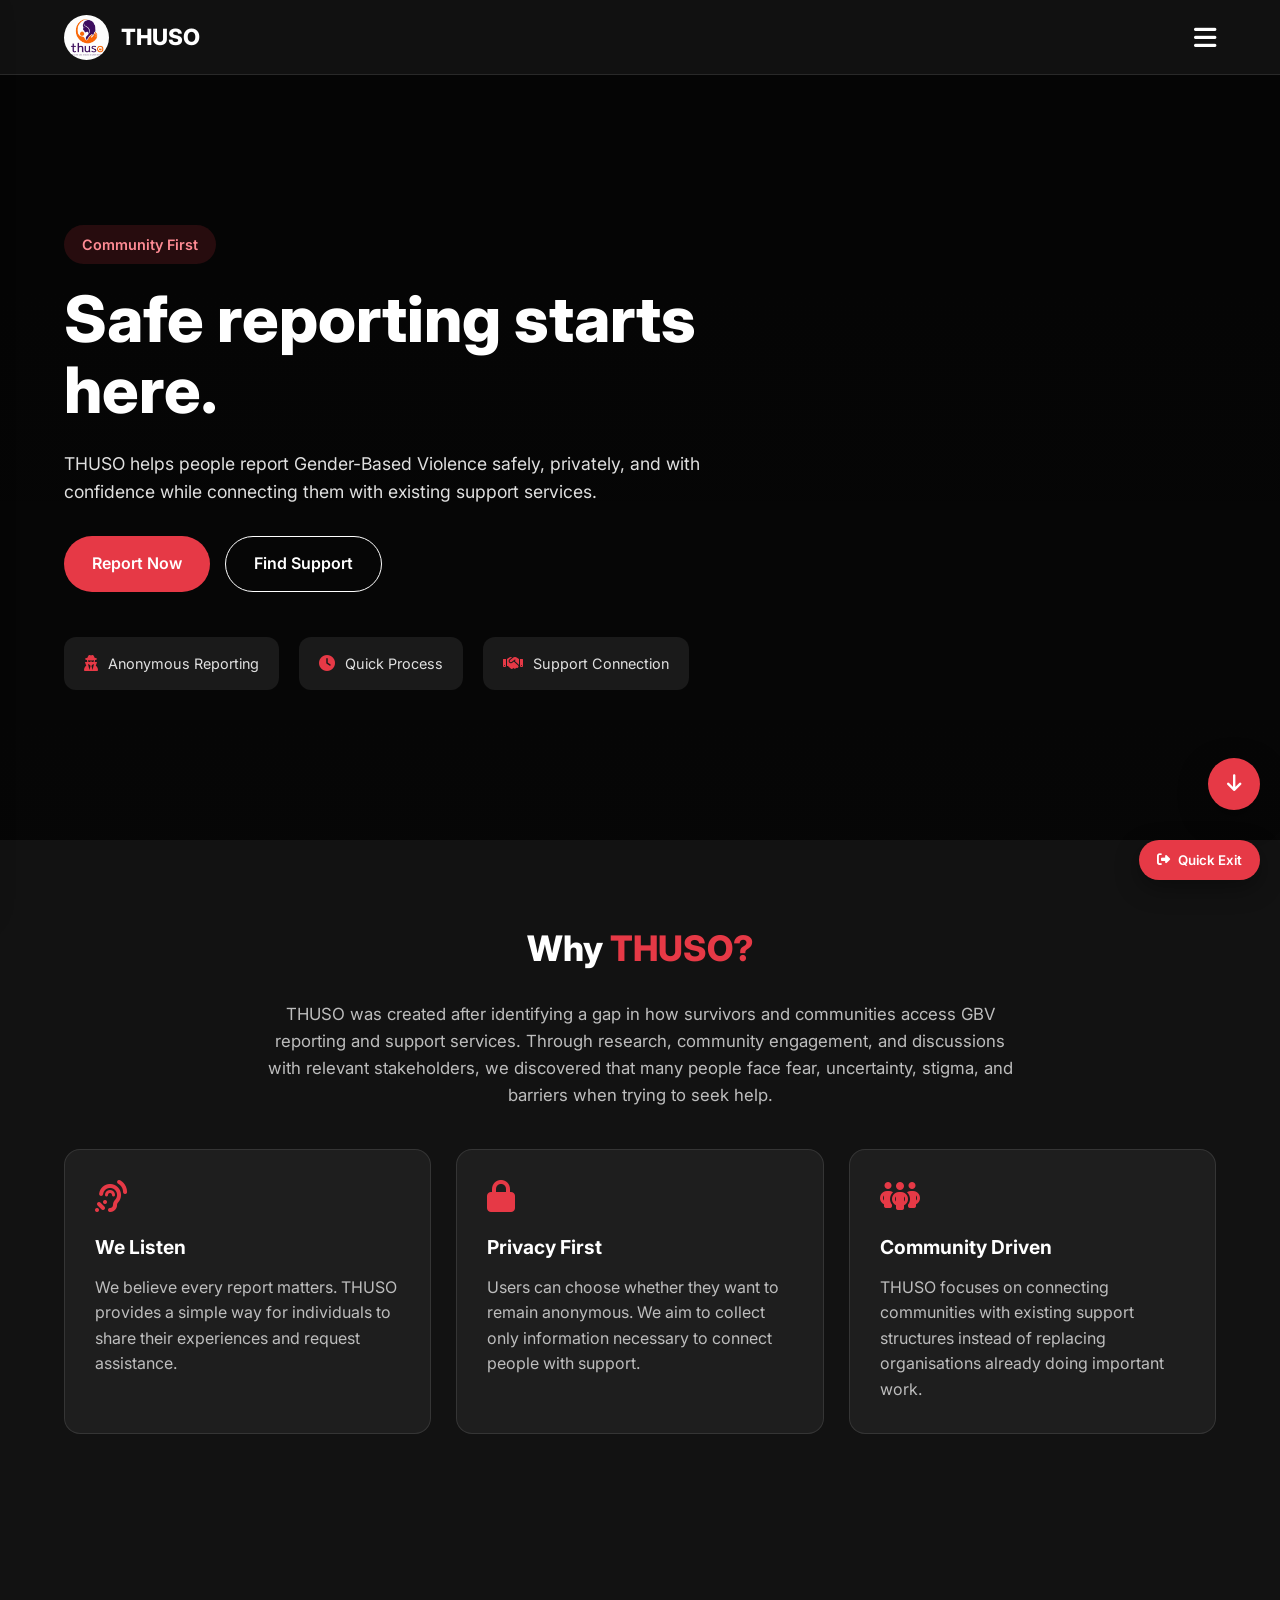
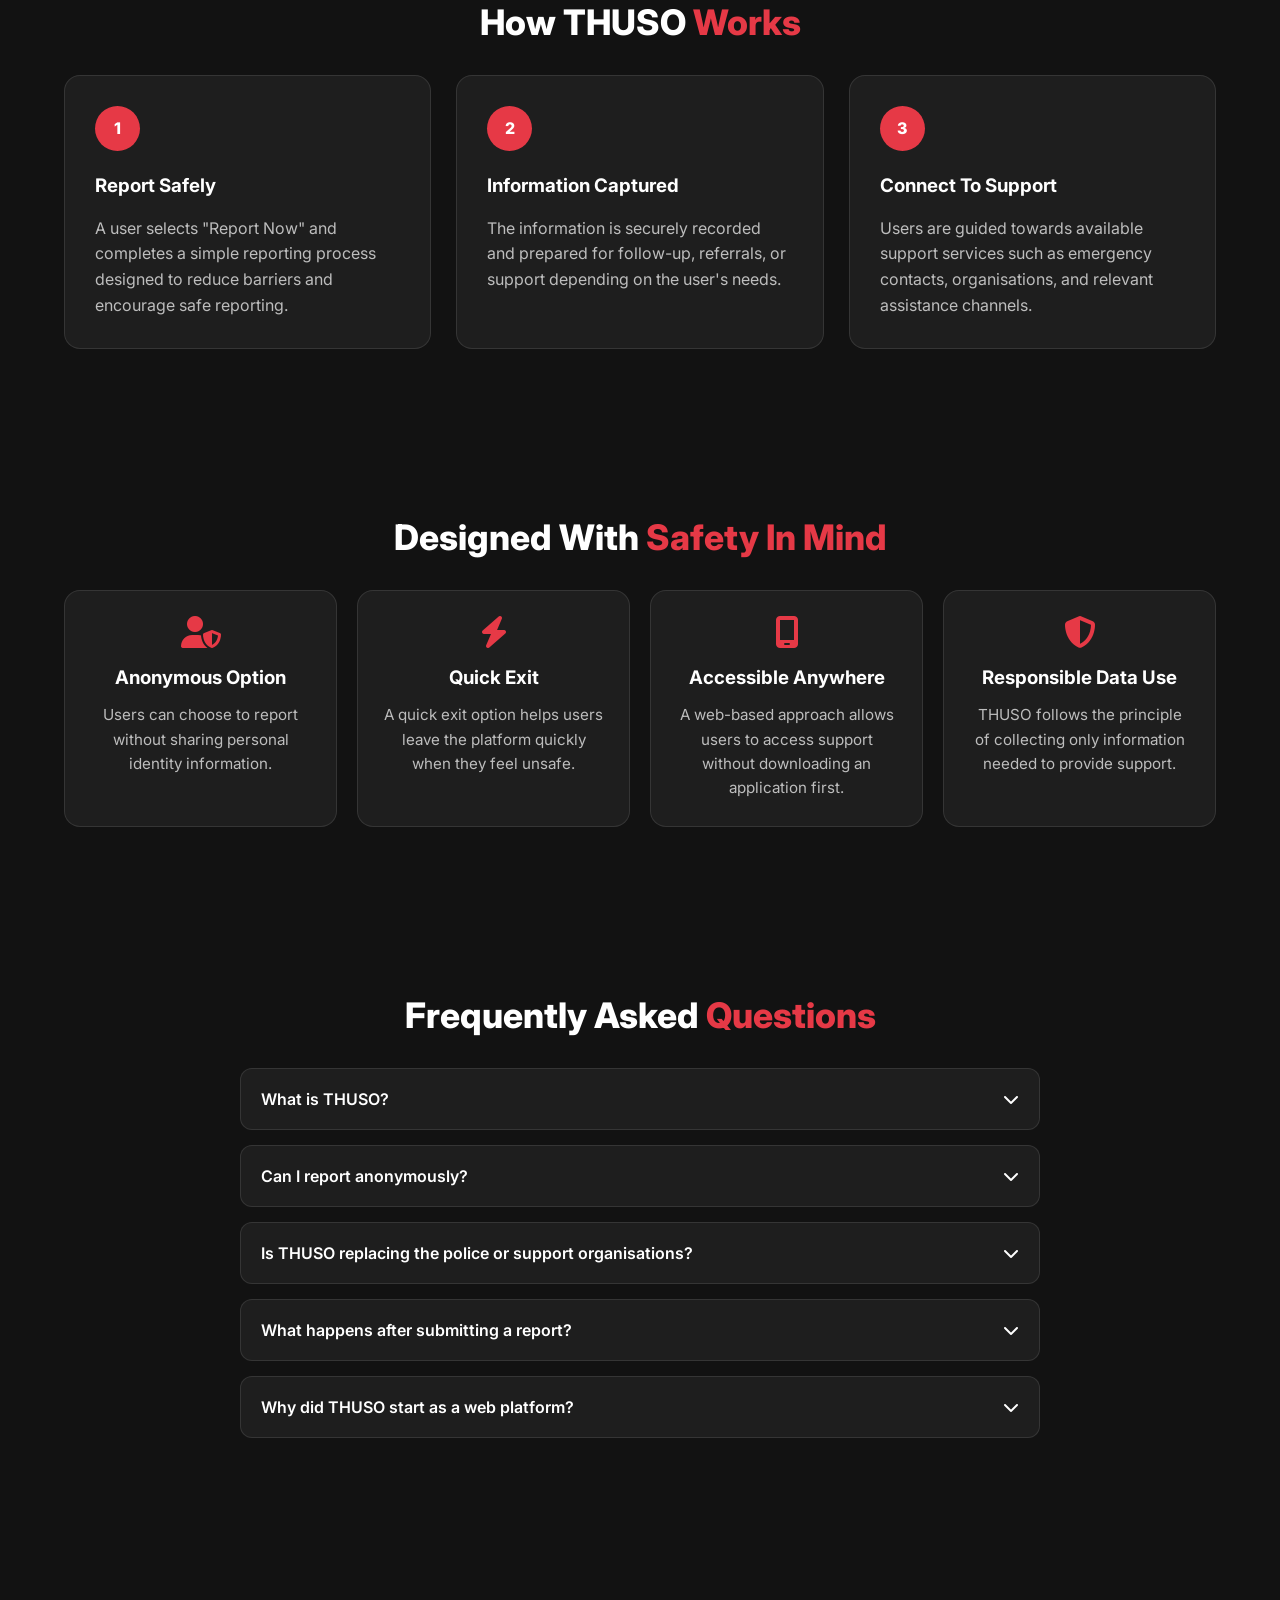
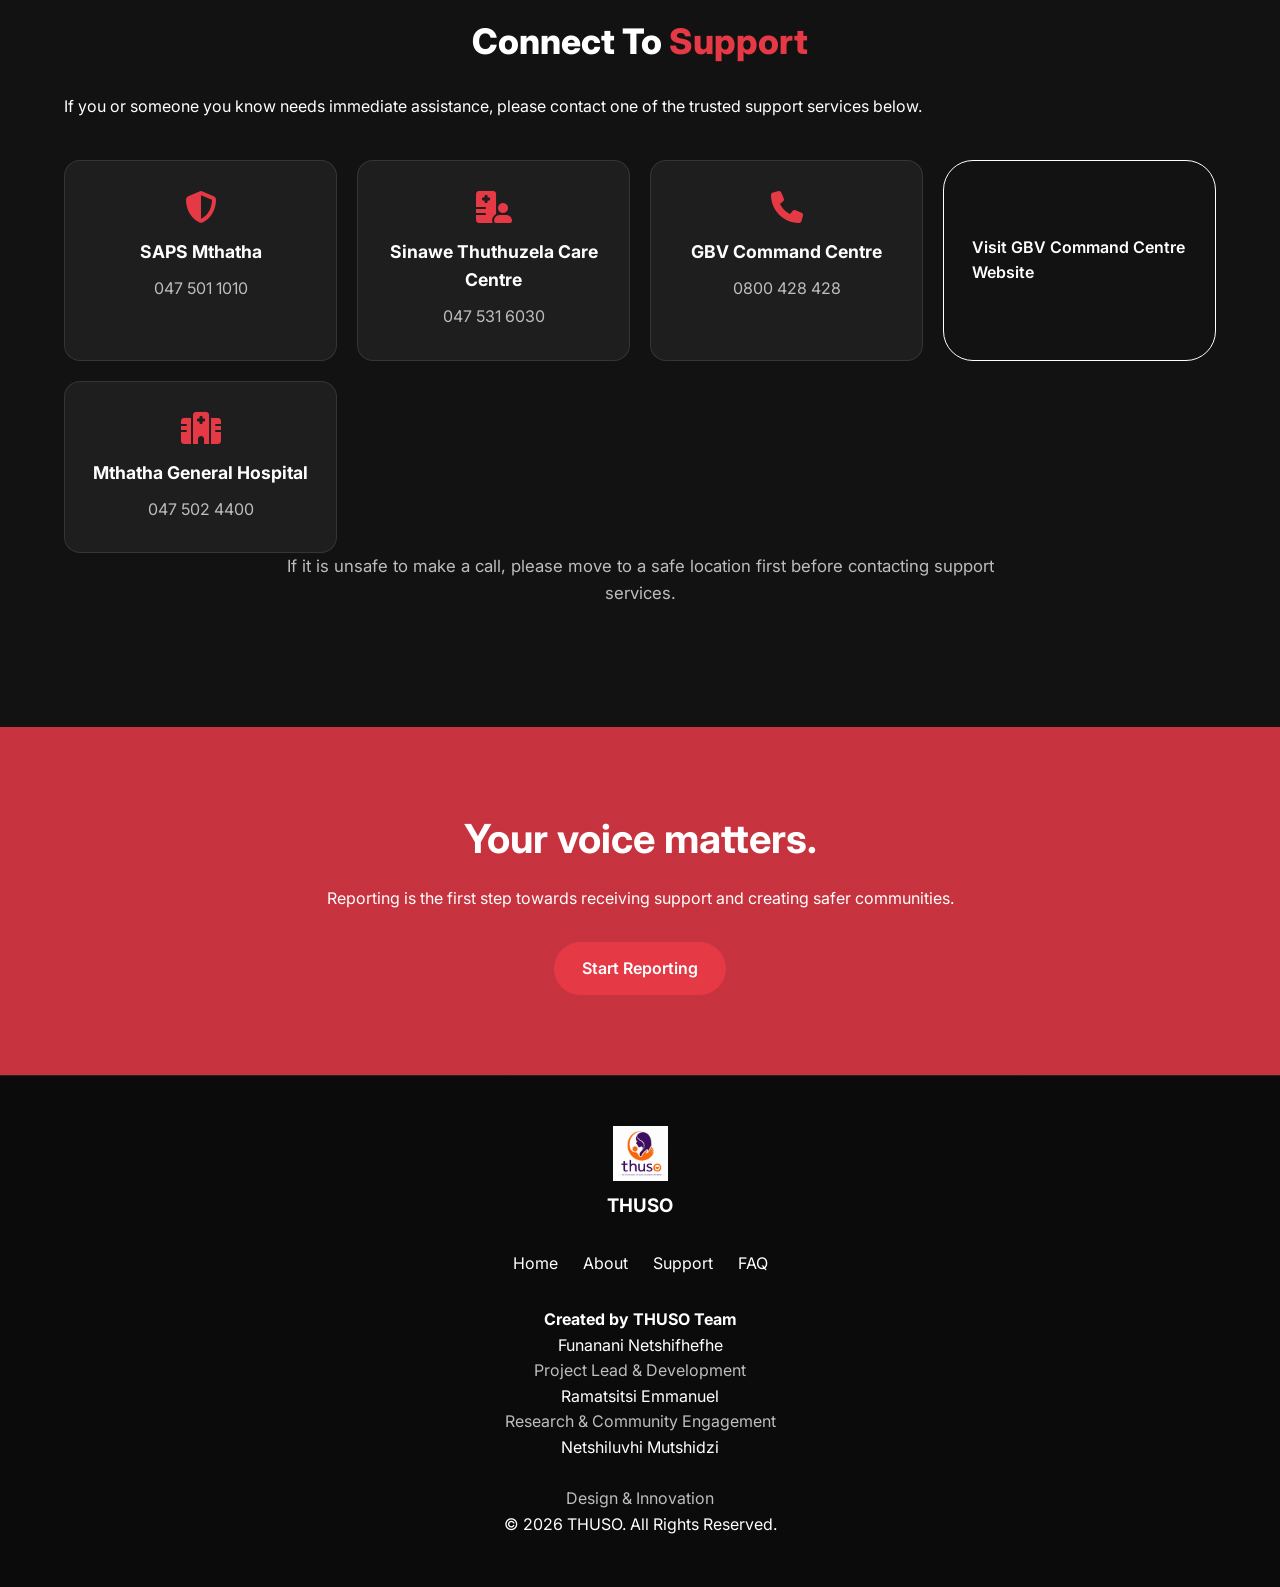
==== index.html @ 4c515383 "improving seo for our site to rank higher and to show up in searches google must know the content in" ====
<!DOCTYPE html>
<html lang="en">

<head>
    
<!-- OPTIMIZING SEARCH ENGINE SO THAT THUSO GETS INDEXED FASTER AND RANK HIGH ON SERCHREULSTS-->
<meta charset="UTF-8">   
<meta name="viewport" content="width=device-width, initial-scale=1.0">
<meta name="description" content="THUSO is a safe digital platform that helps people report Gender-Based Violence and connect with existing support services.">
<meta name="keywords" content="THUSO, GBV reporting, GBV support, anonymous reporting, gender based violence, support platform, Mthatha, Eastern Cape">
<meta name="robots" content="index, follow">
<meta name="author" content="Funanani Netshifhefhe">
<meta name="theme-color" content="#121212">
    
<!--meta tags from tikok to make a site look good on social apps.fb whatsapp x -->
<meta property="og:title" content="THUSO | Safe GBV Reporting & Support Platform">
<meta property="og:description" content="Report GBV safely in minutes and connect with trusted support services.">
<meta property="og:type" content="website">
<meta property="og:url" content="https://thuso.org.za">
<meta property="og:image" content="https://thuso.org.za/images/thusoLogDark.jpg">
<meta property="og:site_name" content="THUSO">
    

<title>THUSO | Safe Reporting & Support</title>

    <!--favicon to display in the browser-->
<link rel="icon" href="images/thusoLogLight.jpg" type="image/x-icon">

    <!--linking the stylesheet and fonts from cloud-->
<link rel="stylesheet" href="style.css">
<link rel="stylesheet" href="https://cdnjs.cloudflare.com/ajax/libs/font-awesome/6.7.2/css/all.min.css">
     
    <!--verifying ownership to google-->
<meta name="google-site-verification" content="a2MbAY42ZMNCHWwSqF7qCiZGEt46-5ZbVjWuP1CHtzg" />
    
    <!--This tells Google which URL is the main version.-->
    <link rel="canonical" href="https://thuso.org.za/">

</head>


<body>


<!-- Quick Exit -->

<button class="quick-exit" onclick="quickExit()">

<i class="fa-solid fa-right-from-bracket"></i>

Quick Exit

</button>




<!-- Sidebar Overlay -->

<div class="overlay" id="overlay"></div>





<!-- Navigation Sidebar on the right -->

<nav class="sidebar" id="sidebar">


<div class="sidebar-header">


<img src="images/thusoLogLight.jpg" alt="THUSO Logo">


<h2>THUSO</h2>


<button id="closeMenu">

<i class="fa-solid fa-xmark"></i>

</button>


</div>





<ul>


<li>

<a href="index.html">

<i class="fa-solid fa-house"></i>

Home

</a>

</li>





<li>

<a href="about.html">

<i class="fa-solid fa-users"></i>

Our Story

</a>

</li>





<li>

<a href="support.html">

<i class="fa-solid fa-hand-holding-heart"></i>

Find Support

</a>

</li>





<li>

<a href="#faq">

<i class="fa-solid fa-circle-question"></i>

FAQ

</a>

</li>





<li>

<a href="https://docs.google.com/forms/d/e/1FAIpQLSeXU44x6iyjvLmRPsNQBY-F6uR9bni-bMP_zmpzikd7ux69Hw/viewform?usp=dialog" class="report-link">

<i class="fa-solid fa-shield-heart"></i>

Report Now

</a>

</li>



</ul>


</nav>







<!-- Header -->


<header class="header">


<div class="logo">


<img src="images/thusoLogLight.jpg" alt="THUSO Logo">


<span>THUSO</span>


</div>





<button class="menu-btn" id="menuBtn">


<i class="fa-solid fa-bars"></i>


</button>


</header>







<!-- Hero Section -->


<section class="hero">


<div class="hero-content">



<span class="badge">

Community First

</span>





<h1>

Safe reporting starts here.

</h1>





<p>

THUSO helps people report Gender-Based Violence safely, privately, and with confidence while connecting them with existing support services.

</p>







<div class="hero-buttons">


<a href="https://docs.google.com/forms/d/e/1FAIpQLSeXU44x6iyjvLmRPsNQBY-F6uR9bni-bMP_zmpzikd7ux69Hw/viewform?usp=dialog" class="btn primary">

Report Now

</a>





<a href="support.html" class="btn secondary">

Find Support

</a>




</div>







<div class="trust-box">


<div>

<i class="fa-solid fa-user-secret"></i>

<p>
Anonymous Reporting
</p>

</div>





<div>

<i class="fa-solid fa-clock"></i>

<p>
Quick Process
</p>

</div>





<div>

<i class="fa-solid fa-handshake"></i>

<p>
Support Connection
</p>

</div>




</div>




</div>


</section>
<!-- Why THUSO Section -->

<section class="section why-thuso">

<div class="container">


<h2>

Why <span>THUSO?</span>

</h2>




<p class="section-intro">

THUSO was created after identifying a gap in how survivors and communities access GBV reporting and support services. Through research, community engagement, and discussions with relevant stakeholders, we discovered that many people face fear, uncertainty, stigma, and barriers when trying to seek help.

</p>





<div class="cards">





<div class="card">


<i class="fa-solid fa-ear-listen"></i>


<h3>

We Listen

</h3>


<p>

We believe every report matters. THUSO provides a simple way for individuals to share their experiences and request assistance.

</p>


</div>







<div class="card">


<i class="fa-solid fa-lock"></i>


<h3>

Privacy First

</h3>


<p>

Users can choose whether they want to remain anonymous. We aim to collect only information necessary to connect people with support.

</p>


</div>







<div class="card">


<i class="fa-solid fa-people-group"></i>


<h3>

Community Driven

</h3>


<p>

THUSO focuses on connecting communities with existing support structures instead of replacing organisations already doing important work.

</p>


</div>




</div>


</div>


</section>








<!-- How THUSO Works -->


<section class="section how-it-works">


<div class="container">


<h2>

How THUSO <span>Works</span>

</h2>





<div class="steps">





<div class="step">


<div class="number">

1

</div>



<h3>

Report Safely

</h3>



<p>

A user selects "Report Now" and completes a simple reporting process designed to reduce barriers and encourage safe reporting.

</p>


</div>







<div class="step">


<div class="number">

2

</div>



<h3>

Information Captured

</h3>



<p>

The information is securely recorded and prepared for follow-up, referrals, or support depending on the user's needs.

</p>


</div>







<div class="step">


<div class="number">

3

</div>



<h3>

Connect To Support

</h3>



<p>

Users are guided towards available support services such as emergency contacts, organisations, and relevant assistance channels.

</p>


</div>






</div>


</div>


</section>









<!-- Safety Section -->


<section class="section safety">


<div class="container">



<h2>

Designed With <span>Safety In Mind</span>

</h2>







<div class="safety-grid">





<div class="safety-item">


<i class="fa-solid fa-user-shield"></i>


<h3>

Anonymous Option

</h3>


<p>

Users can choose to report without sharing personal identity information.

</p>


</div>







<div class="safety-item">


<i class="fa-solid fa-bolt"></i>


<h3>

Quick Exit

</h3>


<p>

A quick exit option helps users leave the platform quickly when they feel unsafe.

</p>


</div>







<div class="safety-item">


<i class="fa-solid fa-mobile-screen"></i>


<h3>

Accessible Anywhere

</h3>


<p>

A web-based approach allows users to access support without downloading an application first.

</p>


</div>







<div class="safety-item">


<i class="fa-solid fa-shield-halved"></i>


<h3>

Responsible Data Use

</h3>


<p>

THUSO follows the principle of collecting only information needed to provide support.

</p>


</div>







</div>


</div>


</section>
<!-- FAQ Section -->

<section class="section faq" id="faq">

<div class="container">


<h2>

Frequently Asked <span>Questions</span>

</h2>




<div class="faq-container">





<div class="faq-item">


<button class="faq-question">


What is THUSO?


<i class="fa-solid fa-chevron-down"></i>


</button>




<div class="faq-answer">


<p>

THUSO is a community-focused digital platform designed to make GBV reporting easier, safer, and more accessible while connecting users with existing support services.

</p>


</div>


</div>








<div class="faq-item">


<button class="faq-question">


Can I report anonymously?


<i class="fa-solid fa-chevron-down"></i>


</button>




<div class="faq-answer">


<p>

Yes. THUSO provides an option for users to remain anonymous when submitting a report. Users should only provide information they are comfortable sharing.

</p>


</div>


</div>








<div class="faq-item">


<button class="faq-question">


Is THUSO replacing the police or support organisations?


<i class="fa-solid fa-chevron-down"></i>


</button>




<div class="faq-answer">


<p>

No. THUSO does not replace law enforcement, healthcare providers, or existing GBV organisations. It aims to improve access and connection between affected individuals and available support systems.

</p>


</div>


</div>








<div class="faq-item">


<button class="faq-question">


What happens after submitting a report?


<i class="fa-solid fa-chevron-down"></i>


</button>




<div class="faq-answer">


<p>

After submitting a report, the information is captured for follow-up and support purposes. Users are encouraged to keep their submission confirmation details for future reference.

</p>


</div>


</div>








<div class="faq-item">


<button class="faq-question">


Why did THUSO start as a web platform?


<i class="fa-solid fa-chevron-down"></i>


</button>




<div class="faq-answer">


<p>

A web-based approach reduces barriers because users can access support immediately without first downloading an application. As THUSO grows, more advanced features can be introduced.

</p>


</div>


</div>







</div>


</div>


</section>









<!-- Connect To Support Section -->


<section class="section support-connect">


<div class="container">


<h2>

Connect To <span>Support</span>

</h2>




<p>

If you or someone you know needs immediate assistance, please contact one of the trusted support services below.

</p>







<div class="support-buttons">






<!-- SAPS Mthatha -->


<a href="tel:0475011010" class="support-card">


<i class="fa-solid fa-shield-halved"></i>


<h3>

SAPS Mthatha

</h3>


<p>

047 501 1010

</p>


</a>








<!-- Sinawe Thuthuzela Care Centre -->


<a href="tel:0475316030" class="support-card">


<i class="fa-solid fa-hospital-user"></i>


<h3>

Sinawe Thuthuzela Care Centre

</h3>


<p>

047 531 6030

</p>


</a>








<!-- GBV Command Centre -->


<a href="tel:0800428428" class="support-card">


<i class="fa-solid fa-phone"></i>


<h3>

GBV Command Centre

</h3>


<p>

0800 428 428

</p>


</a>



<a href="https://gbv.org.za/" target="_blank" class="btn secondary">

Visit GBV Command Centre Website

</a>









<!-- Mthatha General Hospital -->


<a href="tel:0475024400" class="support-card">


<i class="fa-solid fa-hospital"></i>


<h3>

Mthatha General Hospital

</h3>


<p>

047 502 4400

</p>


</a>






</div>


<p class="section-intro">

If it is unsafe to make a call, please move to a safe location first before contacting support services.

</p>



</div>


</section>
<!-- Call To Action -->

<section class="cta">

    <div class="container">

        <h2>Your voice matters.</h2>

        <p>
            Reporting is the first step towards receiving support and creating safer communities.
        </p>

        <a href="https://docs.google.com/forms/d/e/1FAIpQLSeXU44x6iyjvLmRPsNQBY-F6uR9bni-bMP_zmpzikd7ux69Hw/viewform?usp=dialog"
           class="btn primary">

            Start Reporting

        </a>

    </div>

</section>





<!-- Footer -->

<footer>

    <div class="footer-content">

        <div class="footer-logo">

            <img src="images/thusoLogLight.jpg" alt="THUSO Logo">

            <h3>THUSO</h3>

        </div>



        <div class="footer-links">

            <a href="index.html">Home</a>

            <a href="about.html">About</a>

            <a href="support.html">Support</a>

            <a href="#faq">FAQ</a>

        </div>



        <div class="footer-credit">

            <h4>Created by THUSO Team</h4>

            <div class="team-members">

                <p>
                    <a href="https://funifrank67-coder.github.io/funihh-portfolio/" target="_blank">
                        Funanani Netshifhefhe
                    </a>
                    <br>
                    <span>Project Lead & Development</span>
                </p>

                <p>
                  
                <!-- CORRECTING WHATSAPP NUMBERS AND ADDING PREFILLED MSG -->
<p>
    <a href="https://wa.me/27665182931?text=Hello%20Emmanuel.%20I%20got%20your%20number%20from%20the%20Thuso%20website." target="_blank">
        Ramatsitsi Emmanuel
    </a>
    <br>
    <span>Research & Community Engagement</span>
</p>

<p>
    <a href="https://wa.me/27766846476?text=Hello%20Mutshidzi.%20I%20got%20your%20number%20from%20the%20Thuso%20website." target="_blank">
        Netshiluvhi Mutshidzi 
    </a>
</p>
                    <br>
                    <span>Design & Innovation</span>
                </p>

            </div>

            <p>&copy; 2026 THUSO. All Rights Reserved.</p>

        </div>

    </div>

</footer>



<!-- Scripts -->

<script src="script.js"></script>
<!-- Floating Scroll Button -->
<button id="scrollBtn" class="scroll-btn" aria-label="Scroll Page">
    <i class="fa-solid fa-arrow-down"></i>
</button>
</body>
</html>
---- style.css ----
/* ================================
   THUSO MVP DESIGN SYSTEM
   Part 1: Global Styling by funi
================================ */


/* Google Font */
@import url('https://fonts.googleapis.com/css2?family=Inter:wght@400;500;600;700;800&display=swap');



/* ================================
   Root Variables
================================ */

:root {

    --primary: #e63946;
    --primary-dark: #c92f3a;

    --background: #121212;
    --surface: #1e1e1e;
    --surface-light: #262626;

    --text: #ffffff;
    --text-muted: #bdbdbd;

    --border: rgba(255,255,255,0.1);

    --shadow:
    0 10px 30px rgba(0,0,0,0.35);

    --radius: 16px;

    --transition: 0.3s ease;

}





/* ================================
   Reset
================================ */

* {

    margin:0;
    padding:0;
    box-sizing:border-box;

}



html {

    scroll-behavior:smooth;

}



body {

    font-family:'Inter', sans-serif;

    background:var(--background);

    color:var(--text);

    line-height:1.6;

    overflow-x:hidden;

}



img {

    max-width:100%;

    display:block;

}



a {

    text-decoration:none;

    color:inherit;

}



ul {

    list-style:none;

}



button {

    border:none;

    cursor:pointer;

    font-family:inherit;

}






/* ================================
   Global Containers
================================ */

.container {

    width:90%;

    max-width:1200px;

    margin:auto;

}



.section {

    padding:80px 0;

}



.section h2 {

    font-size:2.2rem;

    text-align:center;

    margin-bottom:25px;

    font-weight:800;

}



.section h2 span {

    color:var(--primary);

}



.section-intro {

    max-width:750px;

    margin:0 auto 40px;

    text-align:center;

    color:var(--text-muted);

    font-size:1.05rem;

}







/* ================================
   Buttons
================================ */


.btn {

    display:inline-flex;

    align-items:center;

    justify-content:center;

    gap:10px;

    padding:14px 28px;

    border-radius:30px;

    font-weight:600;

    transition:var(--transition);

}



.btn.primary {

    background:var(--primary);

    color:white;

}



.btn.primary:hover {

    background:var(--primary-dark);

    transform:translateY(-3px);

}



.btn.secondary {

    border:1px solid white;

    color:white;

}



.btn.secondary:hover {

    background:white;

    color:black;

}






/* ================================
   Badge
================================ */


.badge {

    display:inline-block;

    padding:8px 18px;

    border-radius:20px;

    background:rgba(230,57,70,0.15);

    color:#ff8b94;

    font-size:0.9rem;

    font-weight:600;

    margin-bottom:20px;

}







/* ================================
   Dark Sections
================================ */


.bg-dark {

    background:var(--surface);

}






/* ================================
   Cards General
================================ */


.cards,
.card-grid {

    display:grid;

    grid-template-columns:repeat(3,1fr);

    gap:25px;

}



.card {

    background:var(--surface);

    padding:30px;

    border-radius:var(--radius);

    border:1px solid var(--border);

    transition:var(--transition);

}



.card:hover {

    transform:translateY(-8px);

    box-shadow:var(--shadow);

}



.card i {

    font-size:2rem;

    color:var(--primary);

    margin-bottom:20px;

}



.card h3 {

    margin-bottom:12px;

    font-size:1.2rem;

}



.card p {

    color:var(--text-muted);

}



/* End Part 1 */
/* ================================
   Part 2: Header, Sidebar & Hero
================================ */



/* ================================
   Header
================================ */


.header {

    position:sticky;

    top:0;

    z-index:1000;

    height:75px;

    padding:0 5%;

    display:flex;

    align-items:center;

    justify-content:space-between;

    background:rgba(18,18,18,0.92);

    backdrop-filter:blur(10px);

    border-bottom:1px solid var(--border);

}




.logo {

    display:flex;

    align-items:center;

    gap:12px;

    font-size:1.4rem;

    font-weight:800;

}



.logo img {

    width:45px;

    height:45px;

    object-fit:contain;

    border-radius:50%;

}



.logo span {

    color:white;

}




.menu-btn {

    background:none;

    color:white;

    font-size:1.6rem;

}






/* ================================
   Sidebar
================================ */


.sidebar {

    position:fixed;

    top:0;

    left:-320px;

    width:300px;

    height:100vh;

    background:#151515;

    z-index:2000;

    padding:25px;

    transition:0.35s ease;

    box-shadow:var(--shadow);

}



.sidebar.active {

    left:0;

}





.sidebar-header {

    display:flex;

    align-items:center;

    justify-content:space-between;

    margin-bottom:35px;

}



.sidebar-header img {

    width:50px;

    height:50px;

    object-fit:contain;

}



.sidebar-header h2 {

    margin-left:10px;

    flex:1;

}





.sidebar-header button {

    background:none;

    color:white;

    font-size:1.5rem;

}





.sidebar ul li {

    margin:18px 0;

}



.sidebar ul li a {

    display:flex;

    align-items:center;

    gap:15px;

    padding:12px;

    border-radius:10px;

    transition:var(--transition);

}



.sidebar ul li a:hover {

    background:var(--surface-light);

    color:var(--primary);

}



.sidebar ul i {

    width:20px;

}







/* ================================
   Overlay
================================ */


.overlay {

    position:fixed;

    inset:0;

    background:rgba(0,0,0,0.65);

    z-index:1500;

    opacity:0;

    visibility:hidden;

    transition:var(--transition);

}



.overlay.active {

    opacity:1;

    visibility:visible;

}







/* ================================
   Quick Exit Button
================================ */


.quick-exit {

    position:fixed;

    top:20px;

    right:20px;

    z-index:3000;

    background:var(--primary);

    color:white;

    padding:12px 18px;

    border-radius:25px;

    font-weight:600;

    box-shadow:var(--shadow);

}



.quick-exit:hover {

    background:var(--primary-dark);

}








/* ================================
   Hero Section
================================ */


.hero {

    min-height:85vh;

    display:flex;

    align-items:center;

    position:relative;

    background:

    linear-gradient(
    rgba(0,0,0,0.75),
    rgba(0,0,0,0.65)
    ),

    url("images/hero.jpg");

    background-size:cover;

    background-position:center;

    padding:60px 5%;

}



.hero-content {

    max-width:700px;

}



.hero h1 {

    font-size:clamp(2.5rem,5vw,4rem);

    line-height:1.1;

    margin-bottom:25px;

    font-weight:800;

}



.hero p {

    font-size:1.1rem;

    color:#e0e0e0;

    margin-bottom:30px;

}



.hero-buttons {

    display:flex;

    gap:15px;

    flex-wrap:wrap;

}





/* Trust Box */


.trust-box {

    margin-top:45px;

    display:flex;

    gap:20px;

    flex-wrap:wrap;

}



.trust-box div {

    background:rgba(255,255,255,0.08);

    padding:15px 20px;

    border-radius:12px;

    display:flex;

    align-items:center;

    gap:10px;

}



.trust-box i {

    color:var(--primary);

}



.trust-box p {

    margin:0;

    font-size:0.9rem;

}



/* End Part 2 */

/* ================================
   Part 3: Content Sections
================================ */


/* ================================
   How THUSO Works
================================ */


.steps {

    display:grid;

    grid-template-columns:repeat(3,1fr);

    gap:25px;

}



.step {

    background:var(--surface);

    padding:30px;

    border-radius:var(--radius);

    border:1px solid var(--border);

    position:relative;

}



.step .number {

    width:45px;

    height:45px;

    display:flex;

    align-items:center;

    justify-content:center;

    background:var(--primary);

    border-radius:50%;

    font-weight:800;

    margin-bottom:20px;

}



.step h3 {

    margin-bottom:15px;

}



.step p {

    color:var(--text-muted);

}





/* ================================
   Safety Section
================================ */


.safety-grid {

    display:grid;

    grid-template-columns:repeat(4,1fr);

    gap:20px;

}



.safety-item {

    background:var(--surface);

    padding:25px;

    text-align:center;

    border-radius:var(--radius);

    border:1px solid var(--border);

}



.safety-item i {

    color:var(--primary);

    font-size:2rem;

    margin-bottom:15px;

}



.safety-item h3 {

    margin-bottom:10px;

}



.safety-item p {

    color:var(--text-muted);

    font-size:0.95rem;

}





/* ================================
   FAQ
================================ */


.faq-container {

    max-width:800px;

    margin:auto;

}



.faq-item {

    background:var(--surface);

    margin-bottom:15px;

    border-radius:12px;

    overflow:hidden;

    border:1px solid var(--border);

}



.faq-question {

    width:100%;

    padding:20px;

    background:none;

    color:white;

    display:flex;

    justify-content:space-between;

    align-items:center;

    font-size:1rem;

    font-weight:600;

}



.faq-question i {

    transition:0.3s;

}



.faq-answer {

    display:none;

    padding:0 20px 20px;

    color:var(--text-muted);

}



.faq-answer.active {

    display:block;

}





/* ================================
   Support Section
================================ */


.support-buttons {

    display:grid;

    grid-template-columns:repeat(4,1fr);

    gap:20px;

    margin-top:40px;

}



.support-card {

    background:var(--surface);

    padding:30px 20px;

    text-align:center;

    border-radius:var(--radius);

    border:1px solid var(--border);

    transition:var(--transition);

}



.support-card:hover {

    transform:translateY(-7px);

    box-shadow:var(--shadow);

}



.support-card i {

    font-size:2rem;

    color:var(--primary);

    margin-bottom:15px;

}



.support-card h3 {

    font-size:1.1rem;

    margin-bottom:10px;

}



.support-card p {

    color:var(--text-muted);

}



.support-card strong {

    display:block;

    font-size:1.2rem;

    margin:15px 0;

}



.support-card a {

    display:inline-block;

    margin:5px;

    padding:10px 18px;

    background:var(--primary);

    border-radius:20px;

    font-size:0.9rem;

}





/* ================================
   CTA
================================ */


.cta {

    padding:80px 20px;

    text-align:center;

    background:

    linear-gradient(
    rgba(230,57,70,0.85),
    rgba(230,57,70,0.85)
    );

}



.cta h2 {

    font-size:2.5rem;

    margin-bottom:15px;

}



.cta p {

    margin-bottom:30px;

}





/* ================================
   Footer
================================ */


footer {

    background:#0b0b0b;

    padding:50px 5%;

    border-top:1px solid var(--border);

}



.footer-content {

    max-width:1200px;

    margin:auto;

    text-align:center;

}



.footer-logo img {

    width:55px;

    margin:auto;

}



.footer-logo h3 {

    margin-top:10px;

}



.footer-links {

    margin:30px 0;

    display:flex;

    justify-content:center;

    gap:25px;

    flex-wrap:wrap;

}



.footer-links a:hover {

    color:var(--primary);

}



.footer-credit span {

    color:var(--text-muted);

}




/* End Part 3 */

/* ================================
   Part 4: Responsive Design
================================ */



/* Tablets */

@media (max-width: 900px) {


    .cards,
    .card-grid {

        grid-template-columns:repeat(2,1fr);

    }



    .steps {

        grid-template-columns:repeat(2,1fr);

    }



    .safety-grid {

        grid-template-columns:repeat(2,1fr);

    }



    .support-buttons {

        grid-template-columns:repeat(2,1fr);

    }



    .hero {

        min-height:75vh;

    }



    .hero h1 {

        font-size:2.8rem;

    }


}







/* Mobile Phones */

@media (max-width:600px) {


    .container {

        width:92%;

    }



    .section {

        padding:60px 0;

    }



    .section h2 {

        font-size:1.8rem;

    }




    /* Header */


    .header {

        height:70px;

        padding:0 20px;

    }



    .logo span {

        font-size:1.1rem;

    }



    .logo img {

        width:40px;

        height:40px;

    }






    /* Sidebar */


    .sidebar {

        width:280px;

    }







    /* Hero */


    .hero {

        min-height:90vh;

        padding:40px 20px;

        background-position:center;

    }



    .hero h1 {

        font-size:2.2rem;

    }



    .hero p {

        font-size:1rem;

    }



    .hero-buttons {

        flex-direction:column;

    }



    .btn {

        width:100%;

    }






    /* Trust Box */


    .trust-box {

        flex-direction:column;

    }



    .trust-box div {

        width:100%;

    }







    /* Cards */


    .cards,
    .card-grid,
    .steps,
    .safety-grid,
    .support-buttons {

        grid-template-columns:1fr;

    }




    .card,
    .step,
    .support-card {

        padding:25px 20px;

    }






    /* CTA */


    .cta h2 {

        font-size:2rem;

    }







    /* Footer */


    .footer-links {

        flex-direction:column;

        gap:15px;

    }



}






/* Small Phones */

@media (max-width:380px) {


    .hero h1 {

        font-size:1.9rem;

    }



    .quick-exit {

        padding:10px 14px;

        font-size:0.85rem;

    }


}




/* End Part 4 */
/* ==========================================
   Quick Exit Override (Paste at very bottom)
========================================== */

.quick-exit{
    position:fixed !important;
    top:auto !important;
    bottom:20px !important;
    right:20px !important;
    left:auto !important;

    z-index:9999;

    display:flex;
    align-items:center;
    gap:8px;

    border-radius:50px;

    box-shadow:0 8px 24px rgba(0,0,0,.35);

    transition:all .3s ease;
}

.quick-exit:hover{
    transform:translateY(-3px);
}

@media (max-width:600px){

    .quick-exit{
        bottom:15px !important;
        right:15px !important;

        padding:12px 16px;

        font-size:.85rem;
    }

    .quick-exit i{
        font-size:1rem;
    }

}
/* ==========================================
   Floating Scroll Button
========================================== */

.scroll-btn{

    position:fixed;

    right:20px;

    bottom:90px;   /* Above the Quick Exit button */

    width:52px;
    height:52px;

    border:none;

    border-radius:50%;

    background:#e63946;

    color: #fff;

    display:flex;

    align-items:center;

    justify-content:center;

    font-size:1.2rem;

    cursor:pointer;

    box-shadow: var(--shadow);

    transition:all .3s ease;

    opacity:1;

    visibility: visible;

    z-index: index 5000;
}

.scroll-btn.show{

    opacity:1;

    visibility:visible;

}

.scroll-btn:hover{

    background:var(--primary-dark);

    transform:translateY(-3px);

}

@media (max-width:600px){

    .scroll-btn{

        right:15px;

        bottom:85px;

        width:48px;

        height:48px;

        font-size:1rem;

    }

}
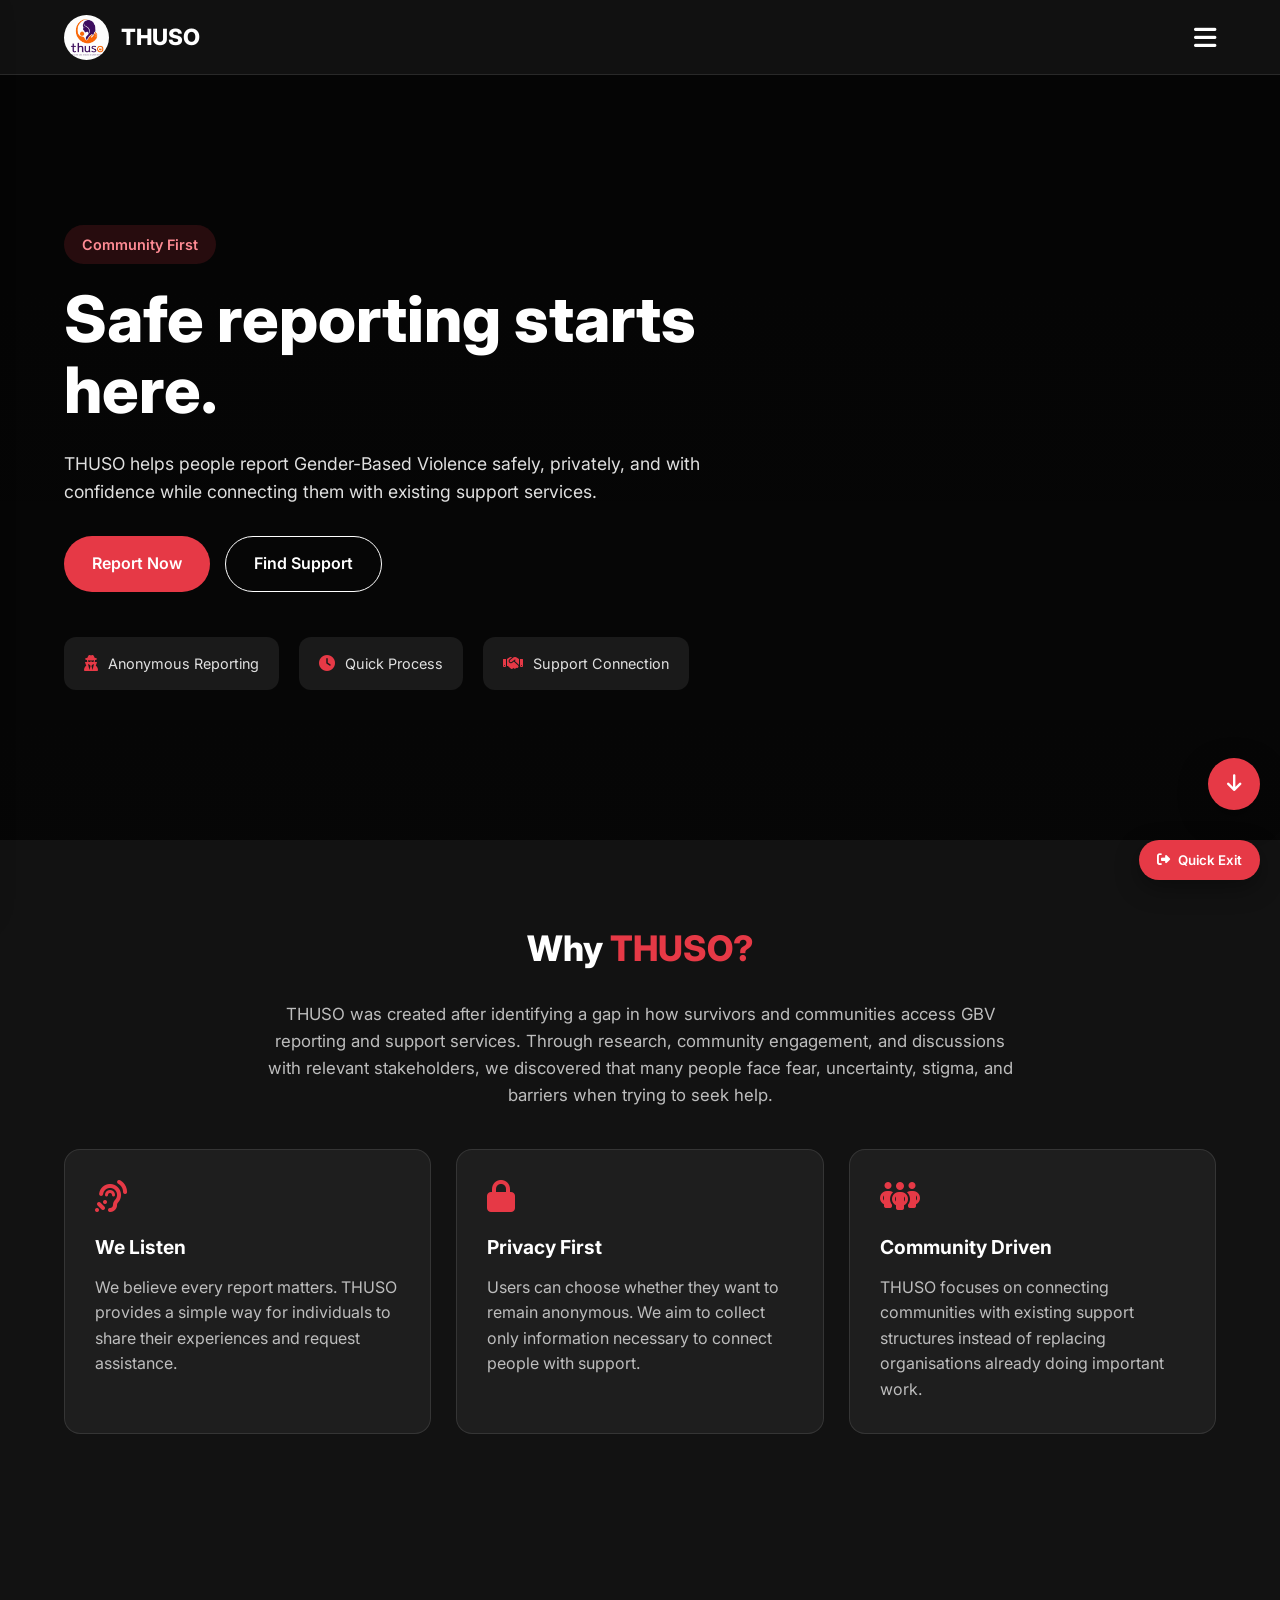
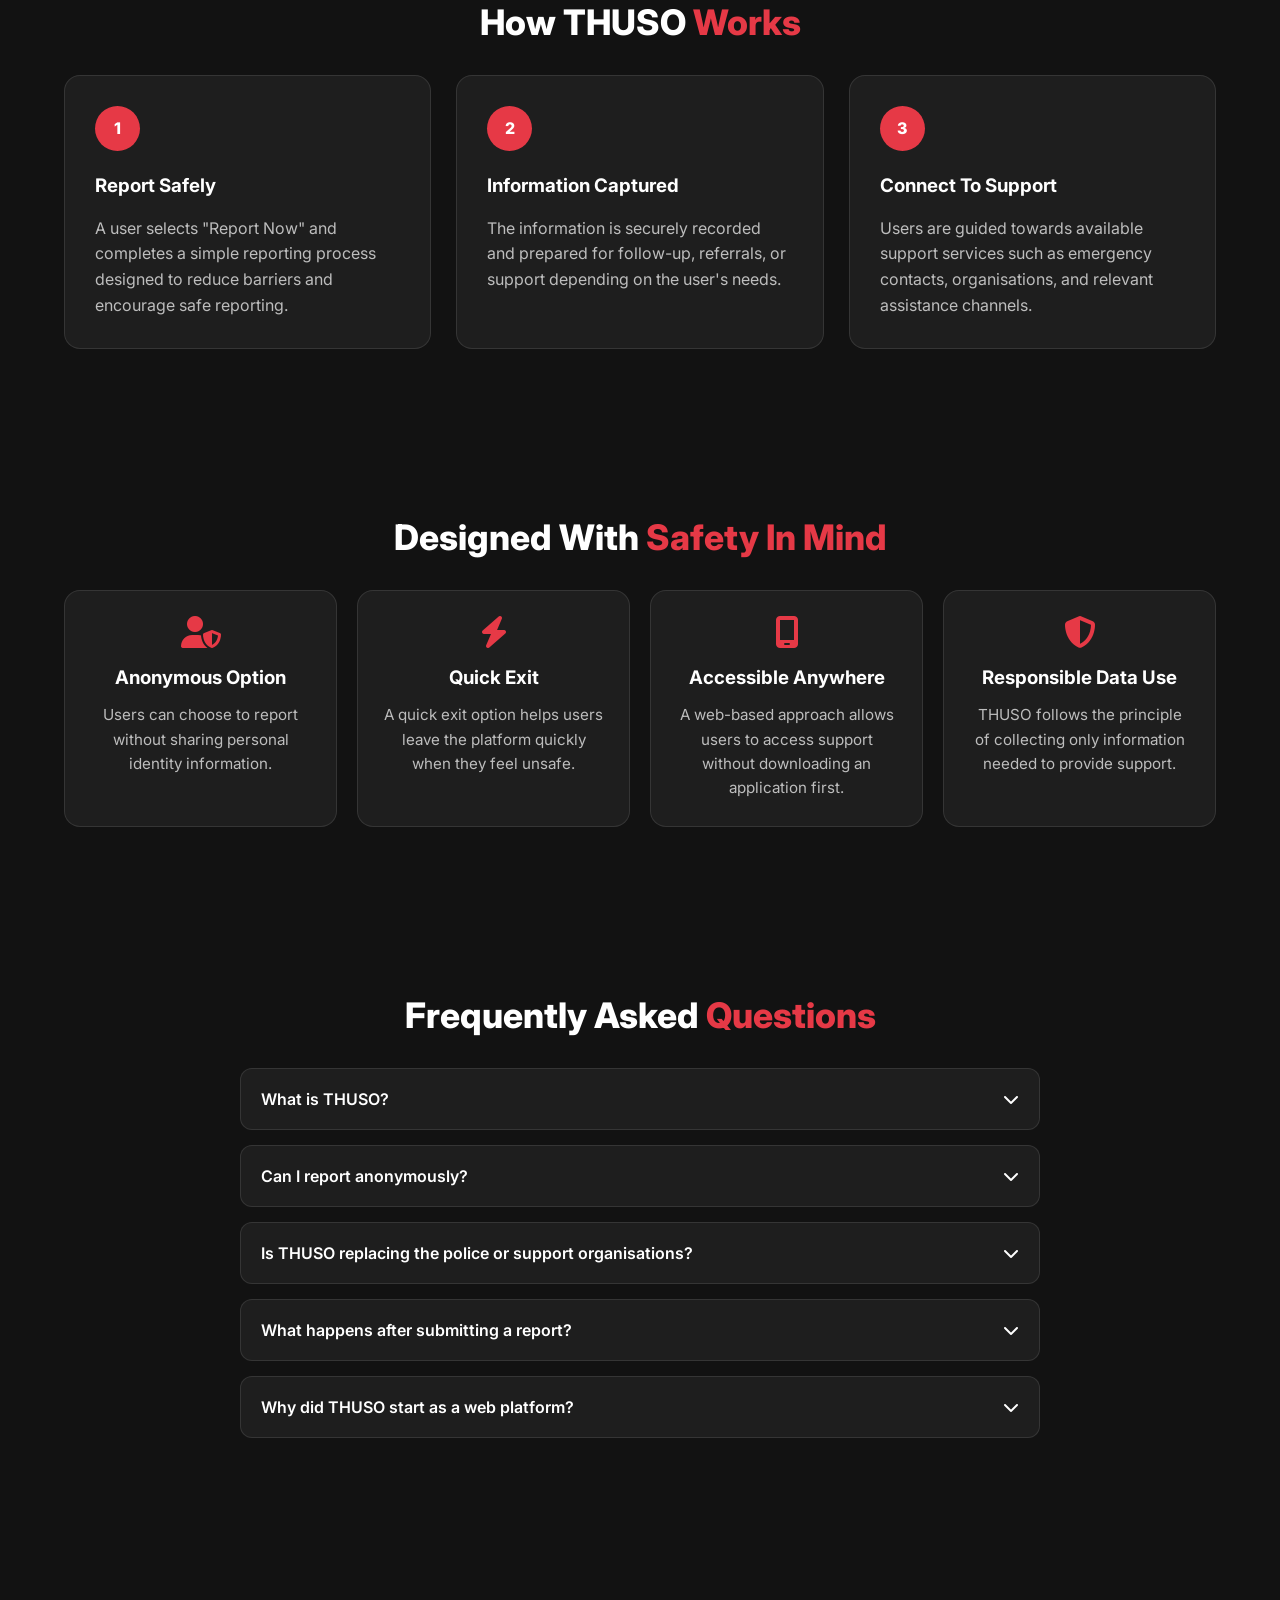
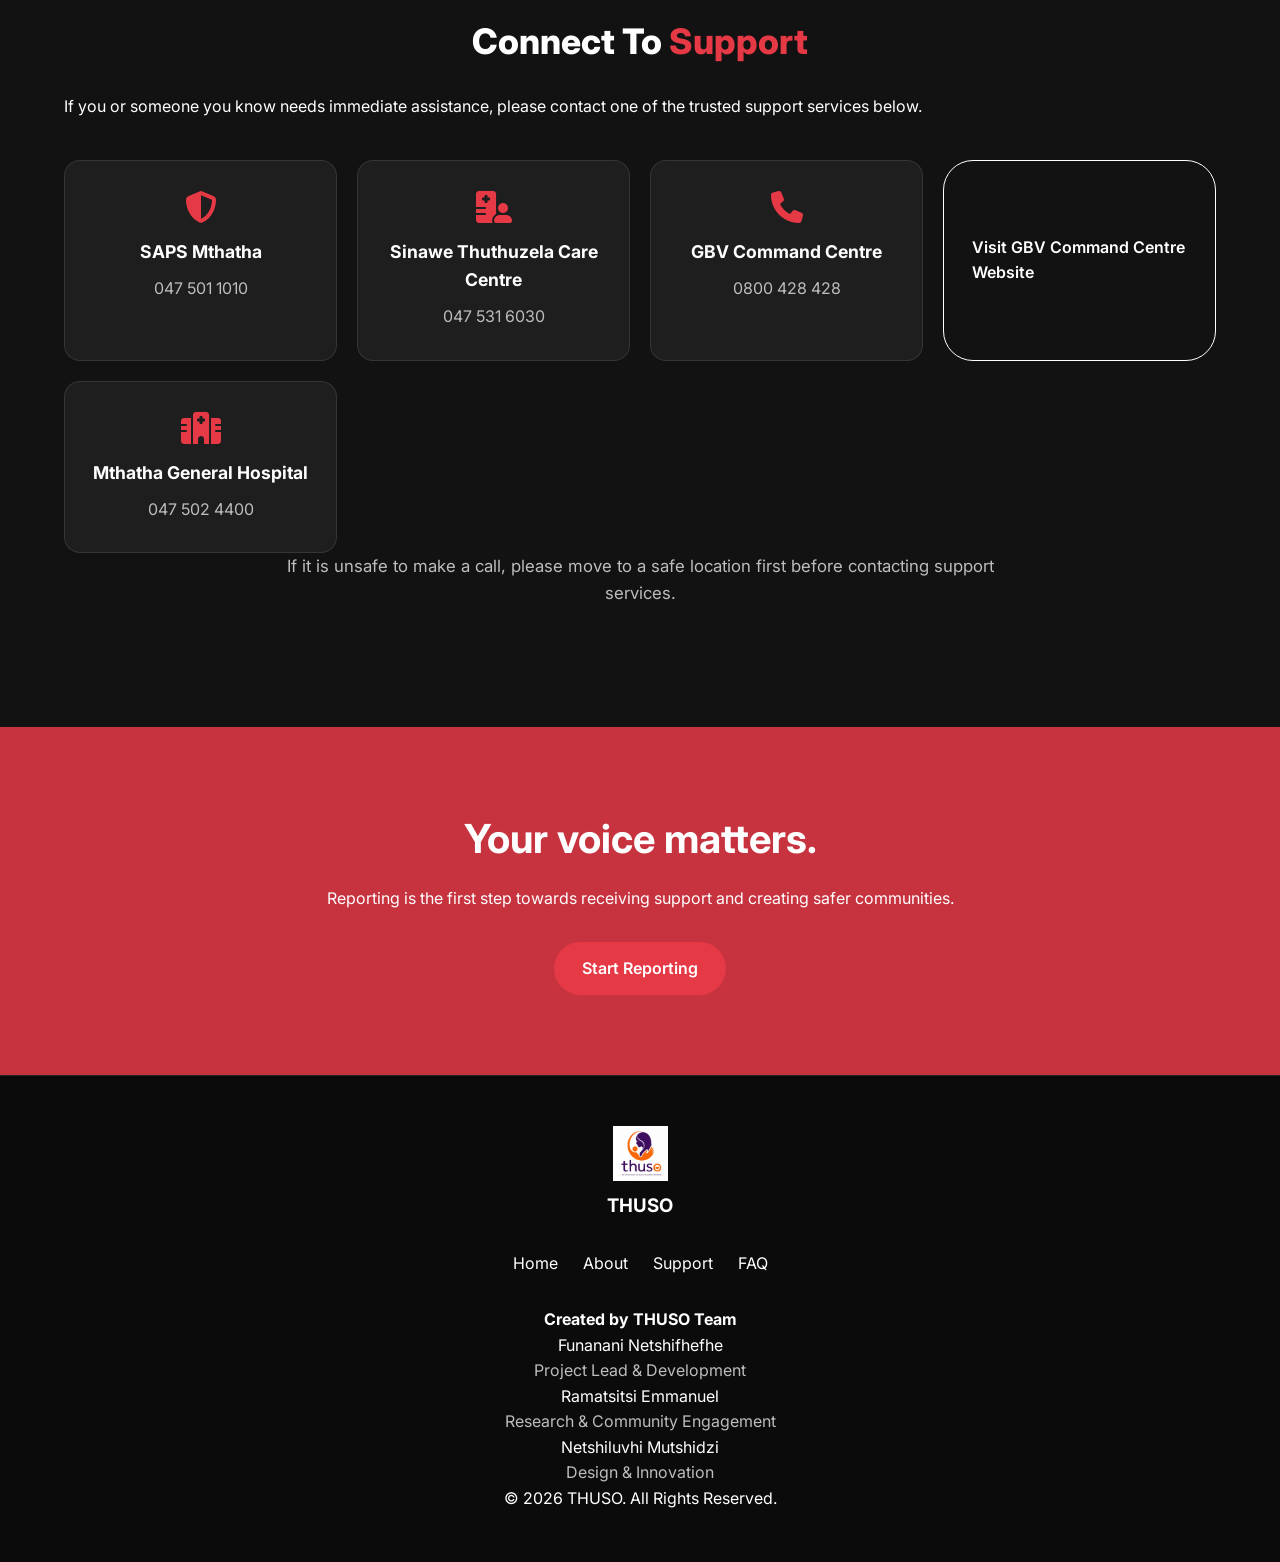
==== commit 2a5555be: "fixing names othe footer" ====
--- a/index.html
+++ b/index.html
@@ -35,7 +35,11 @@
     
     <!--This tells Google which URL is the main version.-->
     <link rel="canonical" href="https://thuso.org.za/">
-
+    
+<!-- connecting the webapp to our website-->
+    <link rel="manifest" href="./manifest.json">
+<meta name="theme-color" content="#000000">
+    
 </head>
 
 
@@ -792,7 +796,6 @@
 
 What is THUSO?
 
-
 <i class="fa-solid fa-chevron-down"></i>
 
 
@@ -817,12 +820,6 @@
 </div>
 
 
-
-
-
-
-
-
 <div class="faq-item">
 
 
@@ -856,12 +853,6 @@
 </div>
 
 
-
-
-
-
-
-
 <div class="faq-item">
 
 
@@ -876,9 +867,6 @@
 
 </button>
 
-
-
-
 <div class="faq-answer">
 
 
@@ -898,9 +886,6 @@
 
 
 
-
-
-
 <div class="faq-item">
 
 
@@ -936,10 +921,6 @@
 
 
 
-
-
-
-
 <div class="faq-item">
 
 
@@ -1060,9 +1041,6 @@
 
 
 
-
-
-
 <!-- Sinawe Thuthuzela Care Centre -->
 
 
@@ -1087,8 +1065,6 @@
 
 
 </a>
-
-
 
 
 
@@ -1243,34 +1219,28 @@
             <h4>Created by THUSO Team</h4>
 
             <div class="team-members">
-
-                <p>
-                    <a href="https://funifrank67-coder.github.io/funihh-portfolio/" target="_blank">
-                        Funanani Netshifhefhe
-                    </a>
-                    <br>
-                    <span>Project Lead & Development</span>
-                </p>
-
-                <p>
+<!--funi-->
+<p>
+<a href="https://funifrank67-coder.github.io/funihh-portfolio/" target="_blank"> Funanani Netshifhefhe </a>
+<br>
+<span>Project Lead & Development</span>
+</p>
+
                   
-                <!-- CORRECTING WHATSAPP NUMBERS AND ADDING PREFILLED MSG -->
-<p>
-    <a href="https://wa.me/27665182931?text=Hello%20Emmanuel.%20I%20got%20your%20number%20from%20the%20Thuso%20website." target="_blank">
-        Ramatsitsi Emmanuel
-    </a>
+<!-- CORRECTING WHATSAPP NUMBERS AND ADDING PREFILLED MSG -->
+                <!--emmanuel-->
+<p>
+    <a href="https://wa.me/27665182931?text=Hello%20Emmanuel.%20I%20got%20your%20number%20from%20the%20Thuso%20website." target="_blank"> Ramatsitsi Emmanuel </a>
     <br>
     <span>Research & Community Engagement</span>
 </p>
 
-<p>
-    <a href="https://wa.me/27766846476?text=Hello%20Mutshidzi.%20I%20got%20your%20number%20from%20the%20Thuso%20website." target="_blank">
-        Netshiluvhi Mutshidzi 
-    </a>
-</p>
-                    <br>
-                    <span>Design & Innovation</span>
-                </p>
+                <!--mutshidzi-->
+<p>
+ <a href="https://wa.me/27766846476?text=Hello%20Mutshidzi.%20I%20got%20your%20number%20from%20the%20Thuso%20website." target="_blank"> Netshiluvhi Mutshidzi </a>
+<br>
+ <span>Design & Innovation</span>
+</p>
 
             </div>
 
@@ -1285,11 +1255,22 @@
 
 
 <!-- Scripts -->
-
 <script src="script.js"></script>
 <!-- Floating Scroll Button -->
 <button id="scrollBtn" class="scroll-btn" aria-label="Scroll Page">
     <i class="fa-solid fa-arrow-down"></i>
 </button>
+    
+<!-- the app tools-->
+    <script>
+  if ("serviceWorker" in navigator) {
+    window.addEventListener("load", () => {
+      navigator.serviceWorker.register("./service-worker.js")
+        .then(() => console.log("THUSO Service Worker registered"))
+        .catch((err) => console.log("SW registration failed:", err));
+    });
+  }
+</script>
+    
 </body>
 </html>
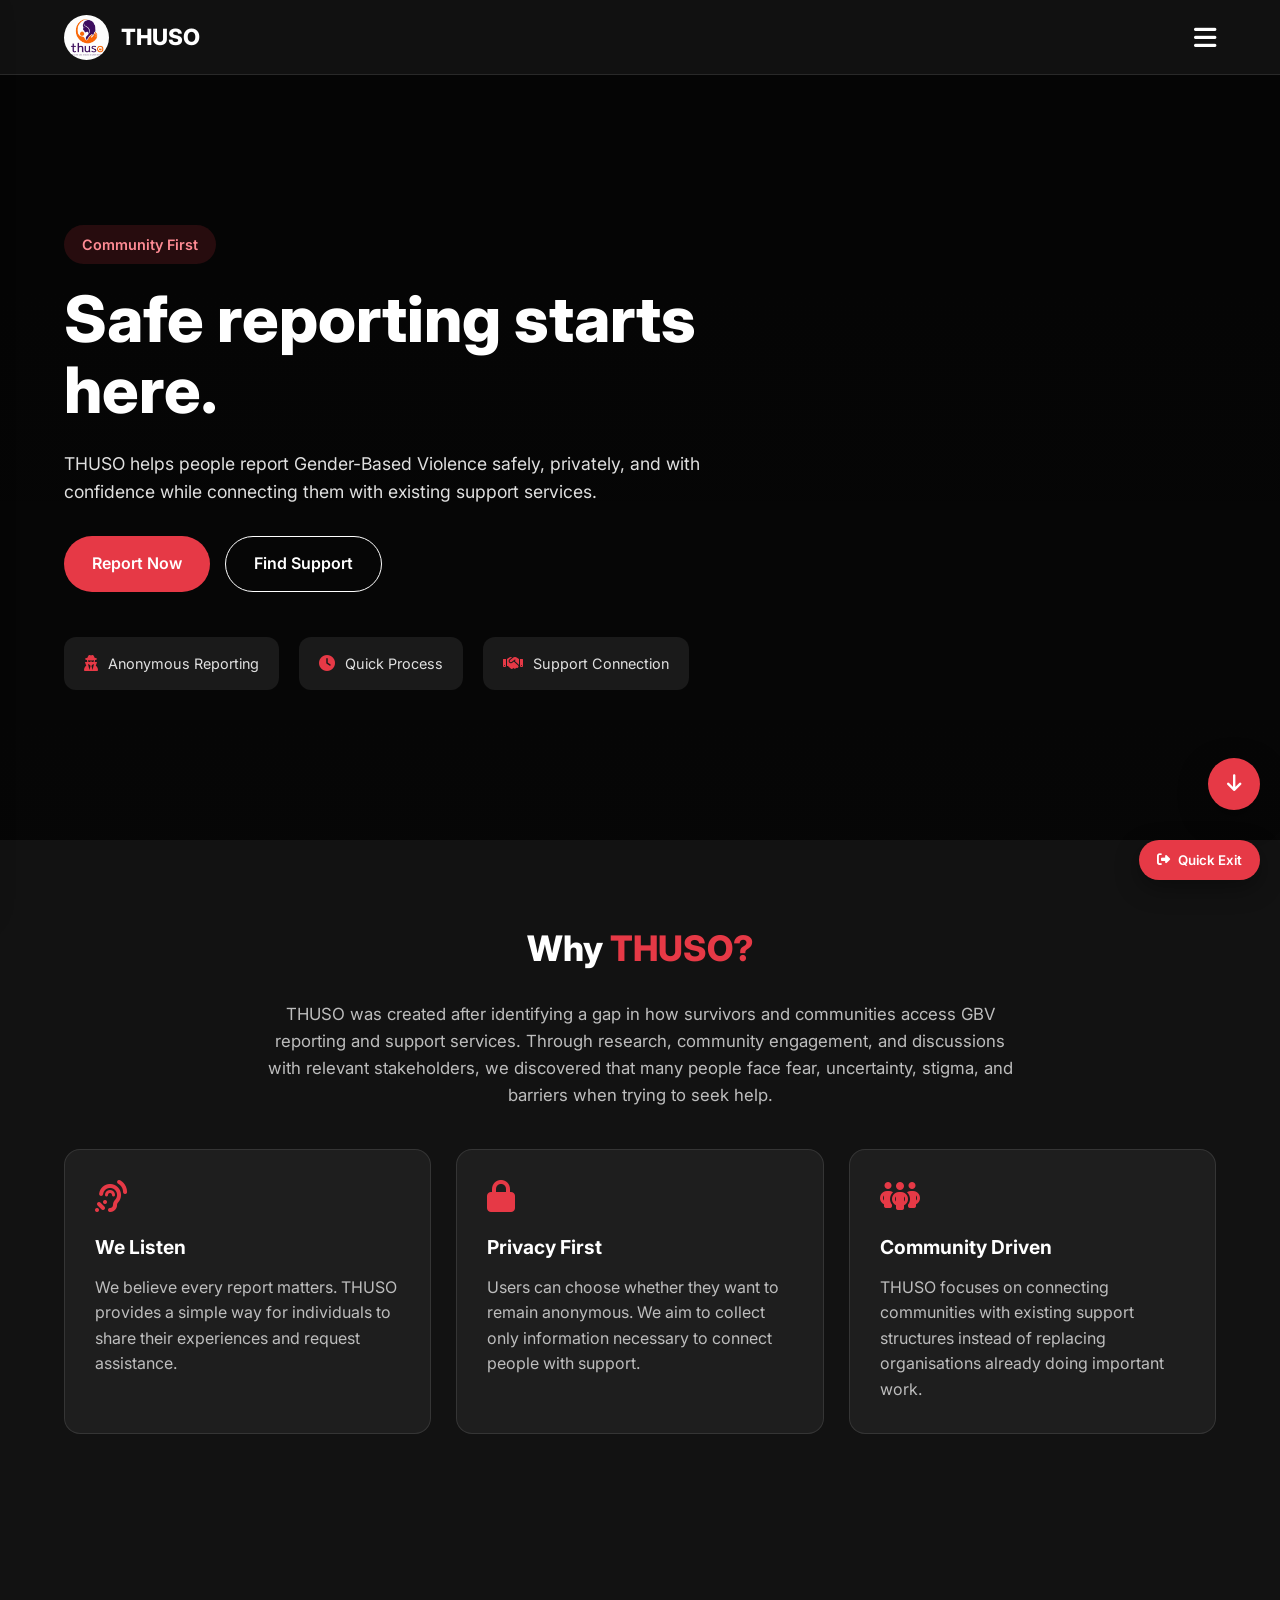
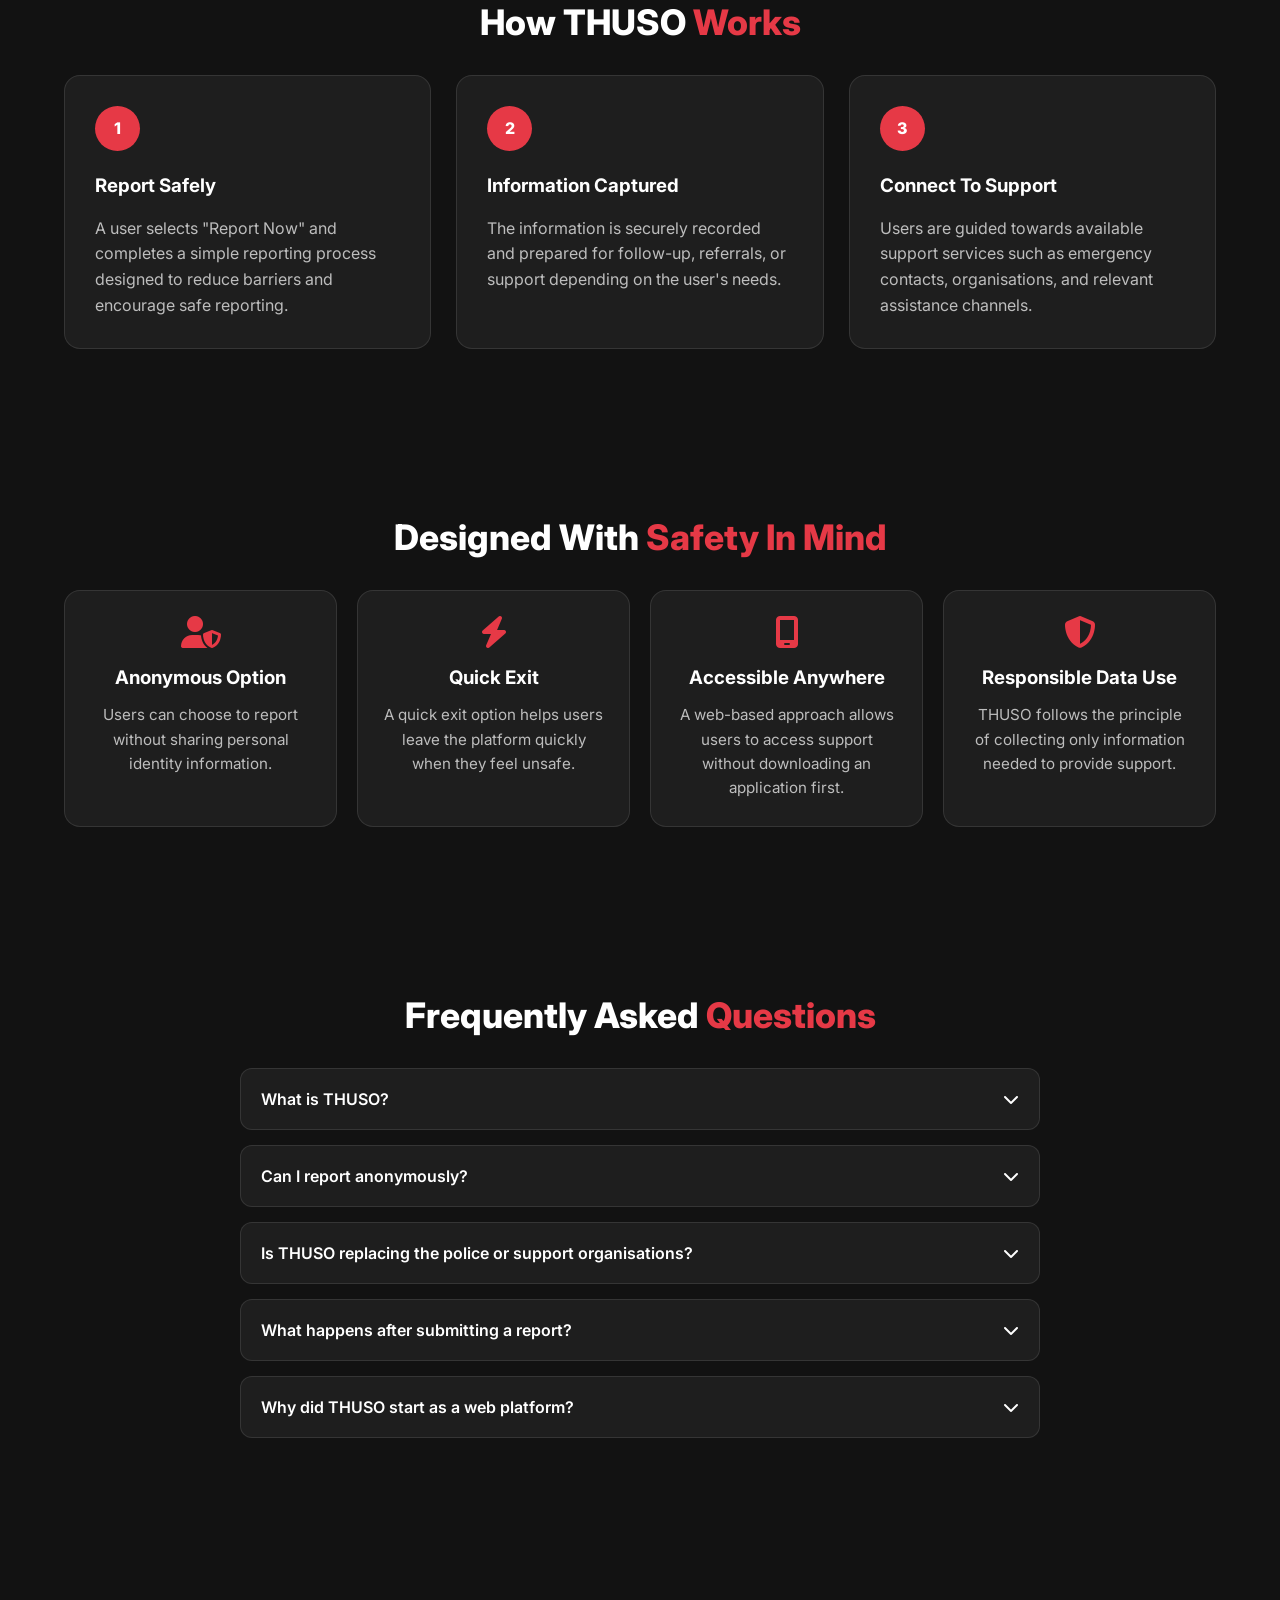
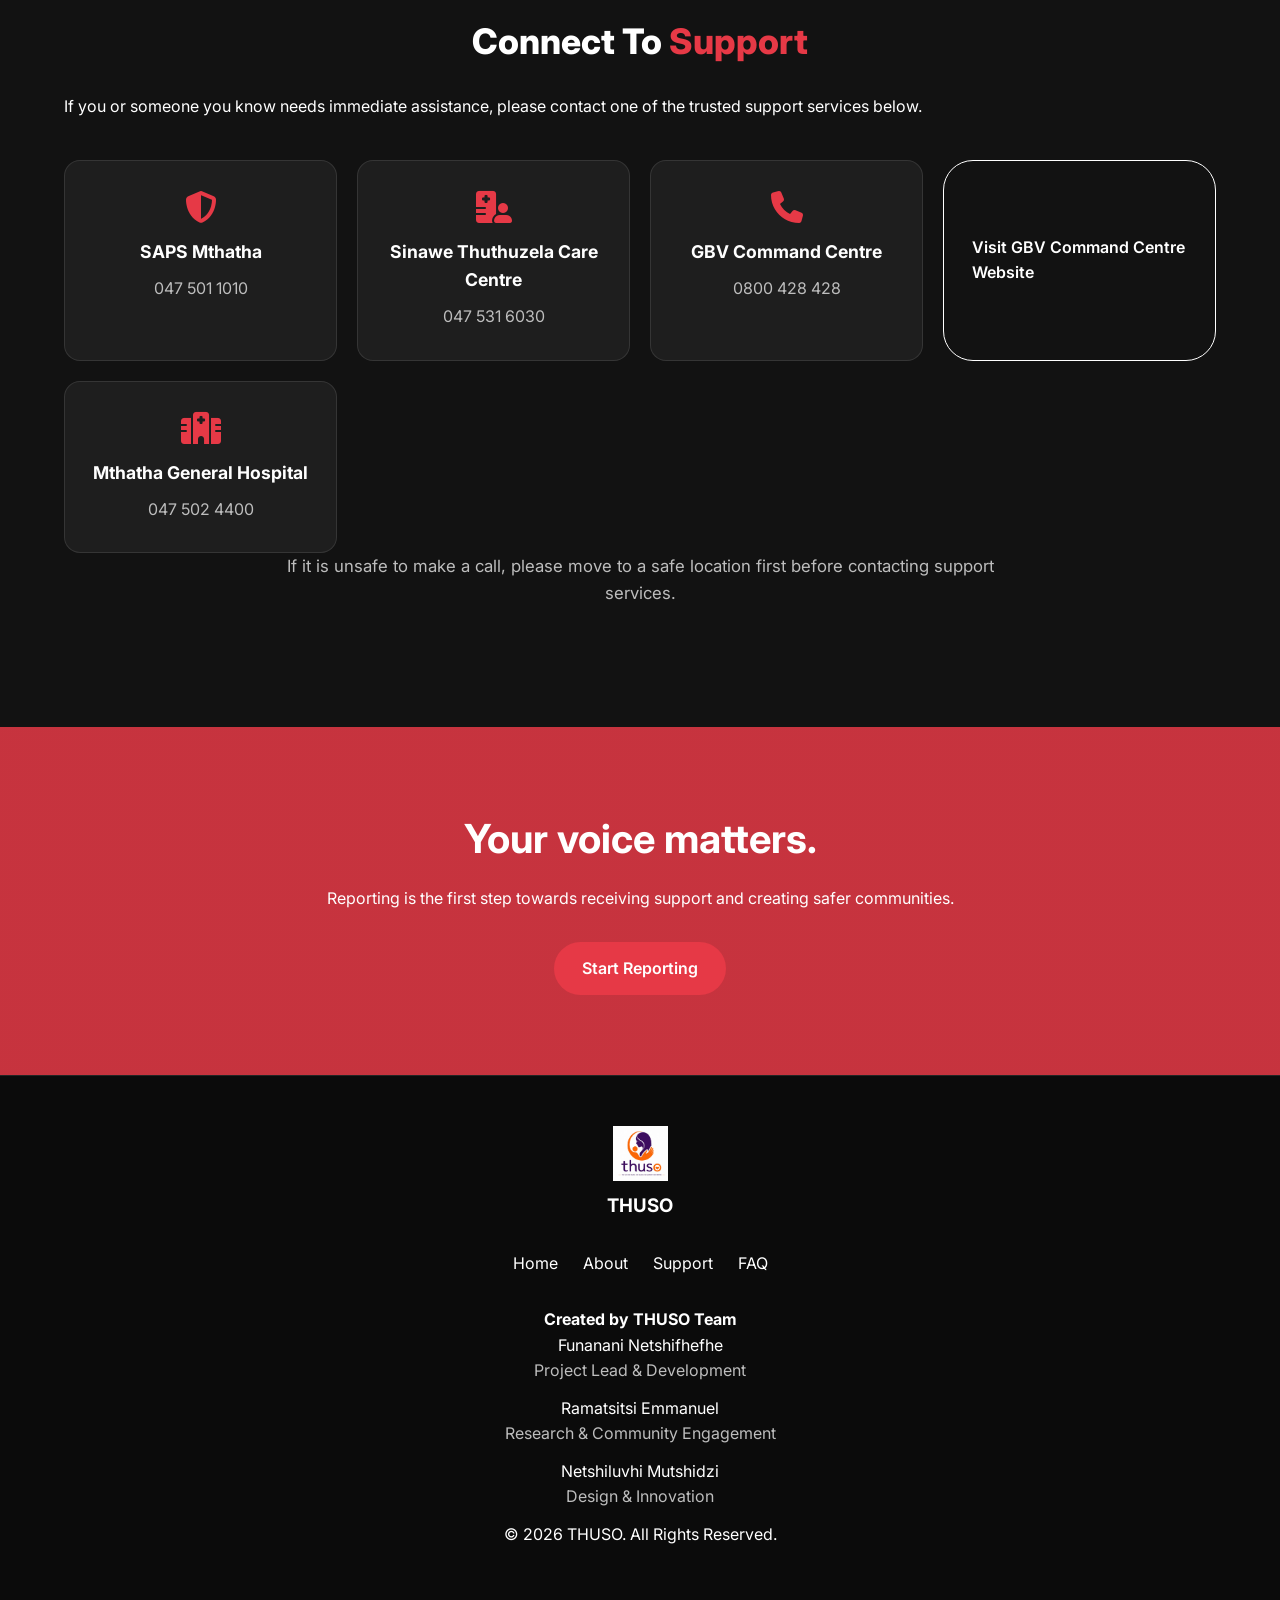
==== commit ca69220a: "fixing the spacing between names in the footer i used an in line styling method coz i dont want to t" ====
--- a/index.html
+++ b/index.html
@@ -1220,7 +1220,7 @@
 
             <div class="team-members">
 <!--funi-->
-<p>
+<p style="margin-top: 0; margin-bottom: 12px;">
 <a href="https://funifrank67-coder.github.io/funihh-portfolio/" target="_blank"> Funanani Netshifhefhe </a>
 <br>
 <span>Project Lead & Development</span>
@@ -1229,24 +1229,23 @@
                   
 <!-- CORRECTING WHATSAPP NUMBERS AND ADDING PREFILLED MSG -->
                 <!--emmanuel-->
-<p>
+<p style="margin-top: 0; margin-bottom: 12px;">
     <a href="https://wa.me/27665182931?text=Hello%20Emmanuel.%20I%20got%20your%20number%20from%20the%20Thuso%20website." target="_blank"> Ramatsitsi Emmanuel </a>
     <br>
     <span>Research & Community Engagement</span>
 </p>
 
                 <!--mutshidzi-->
-<p>
+<p style="margin-top: 0; margin-bottom: 12px;">
  <a href="https://wa.me/27766846476?text=Hello%20Mutshidzi.%20I%20got%20your%20number%20from%20the%20Thuso%20website." target="_blank"> Netshiluvhi Mutshidzi </a>
 <br>
  <span>Design & Innovation</span>
 </p>
 
-            </div>
-
-            <p>&copy; 2026 THUSO. All Rights Reserved.</p>
-
-        </div>
+                <!--all rights reserved part-->
+</div>
+<p style="margin-top: 0; margin-bottom: 12px;">&copy; 2026 THUSO. All Rights Reserved.</p>
+</div>
 
     </div>
 
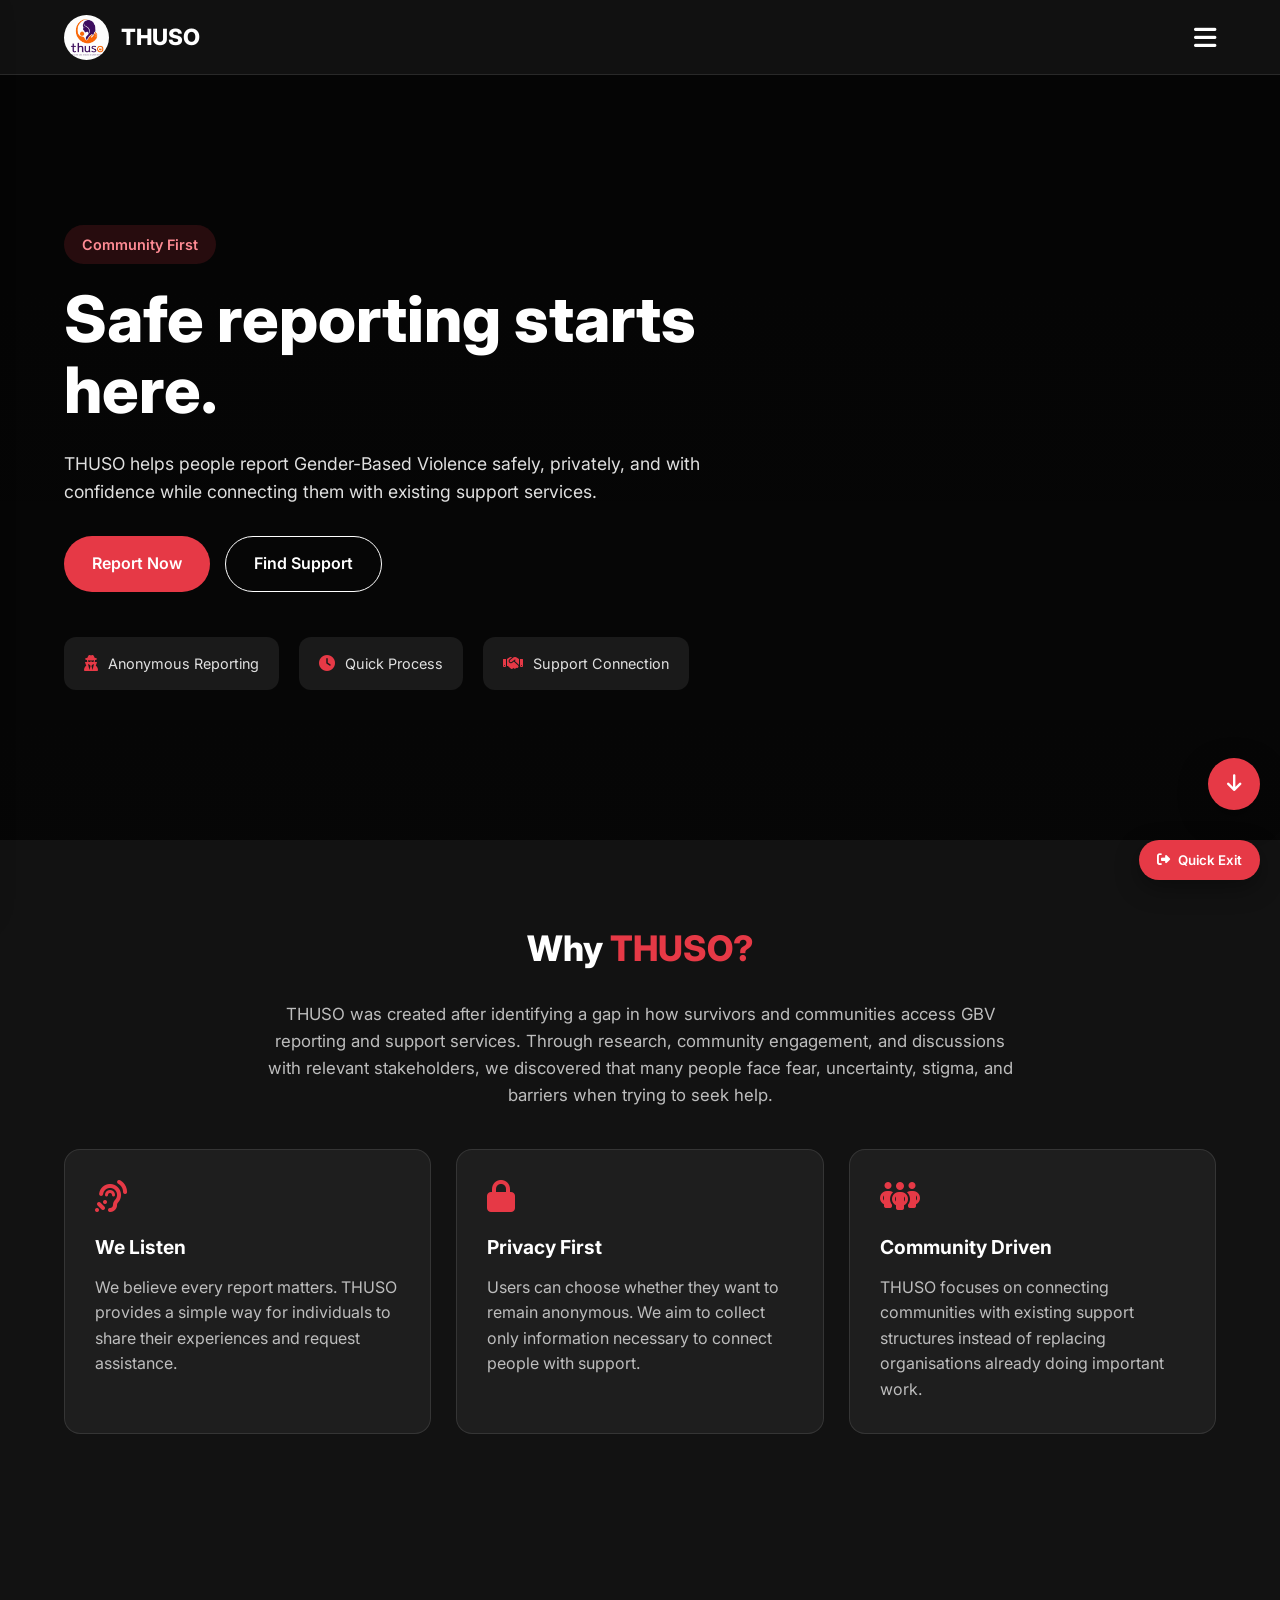
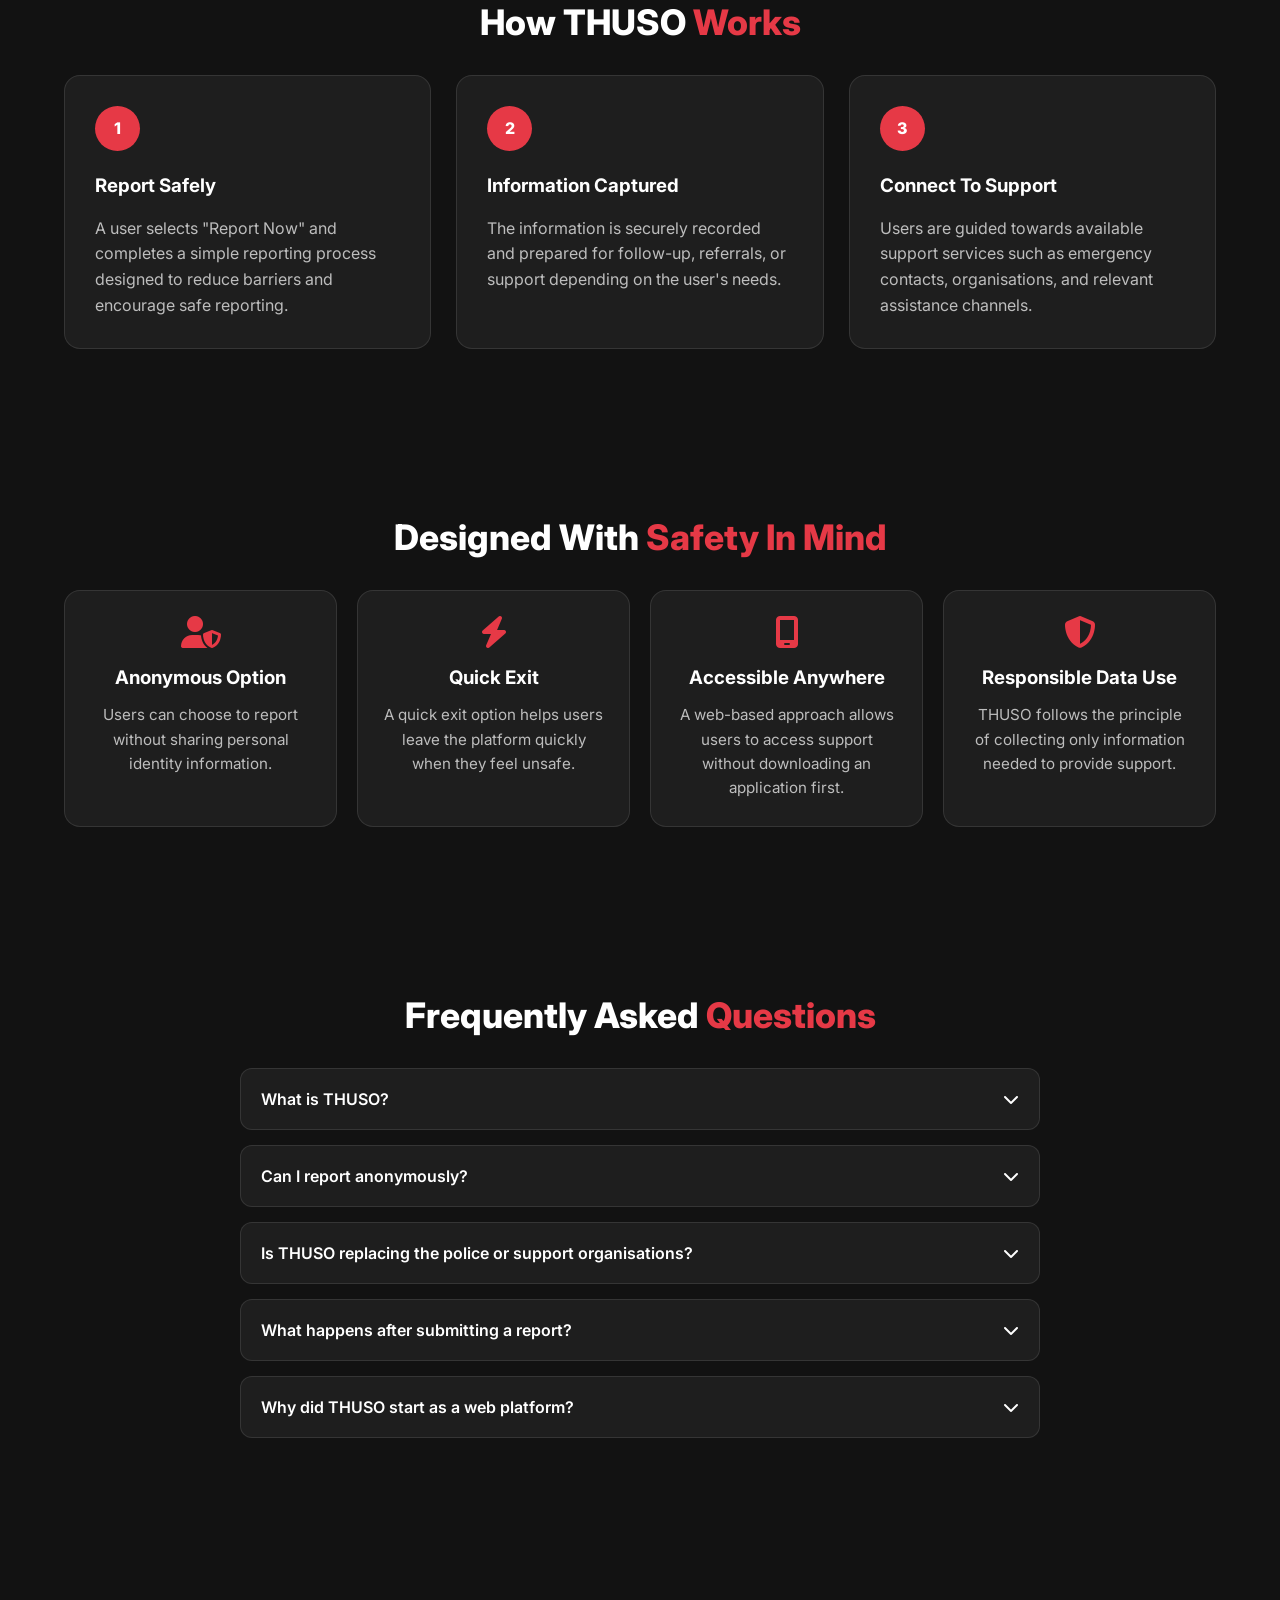
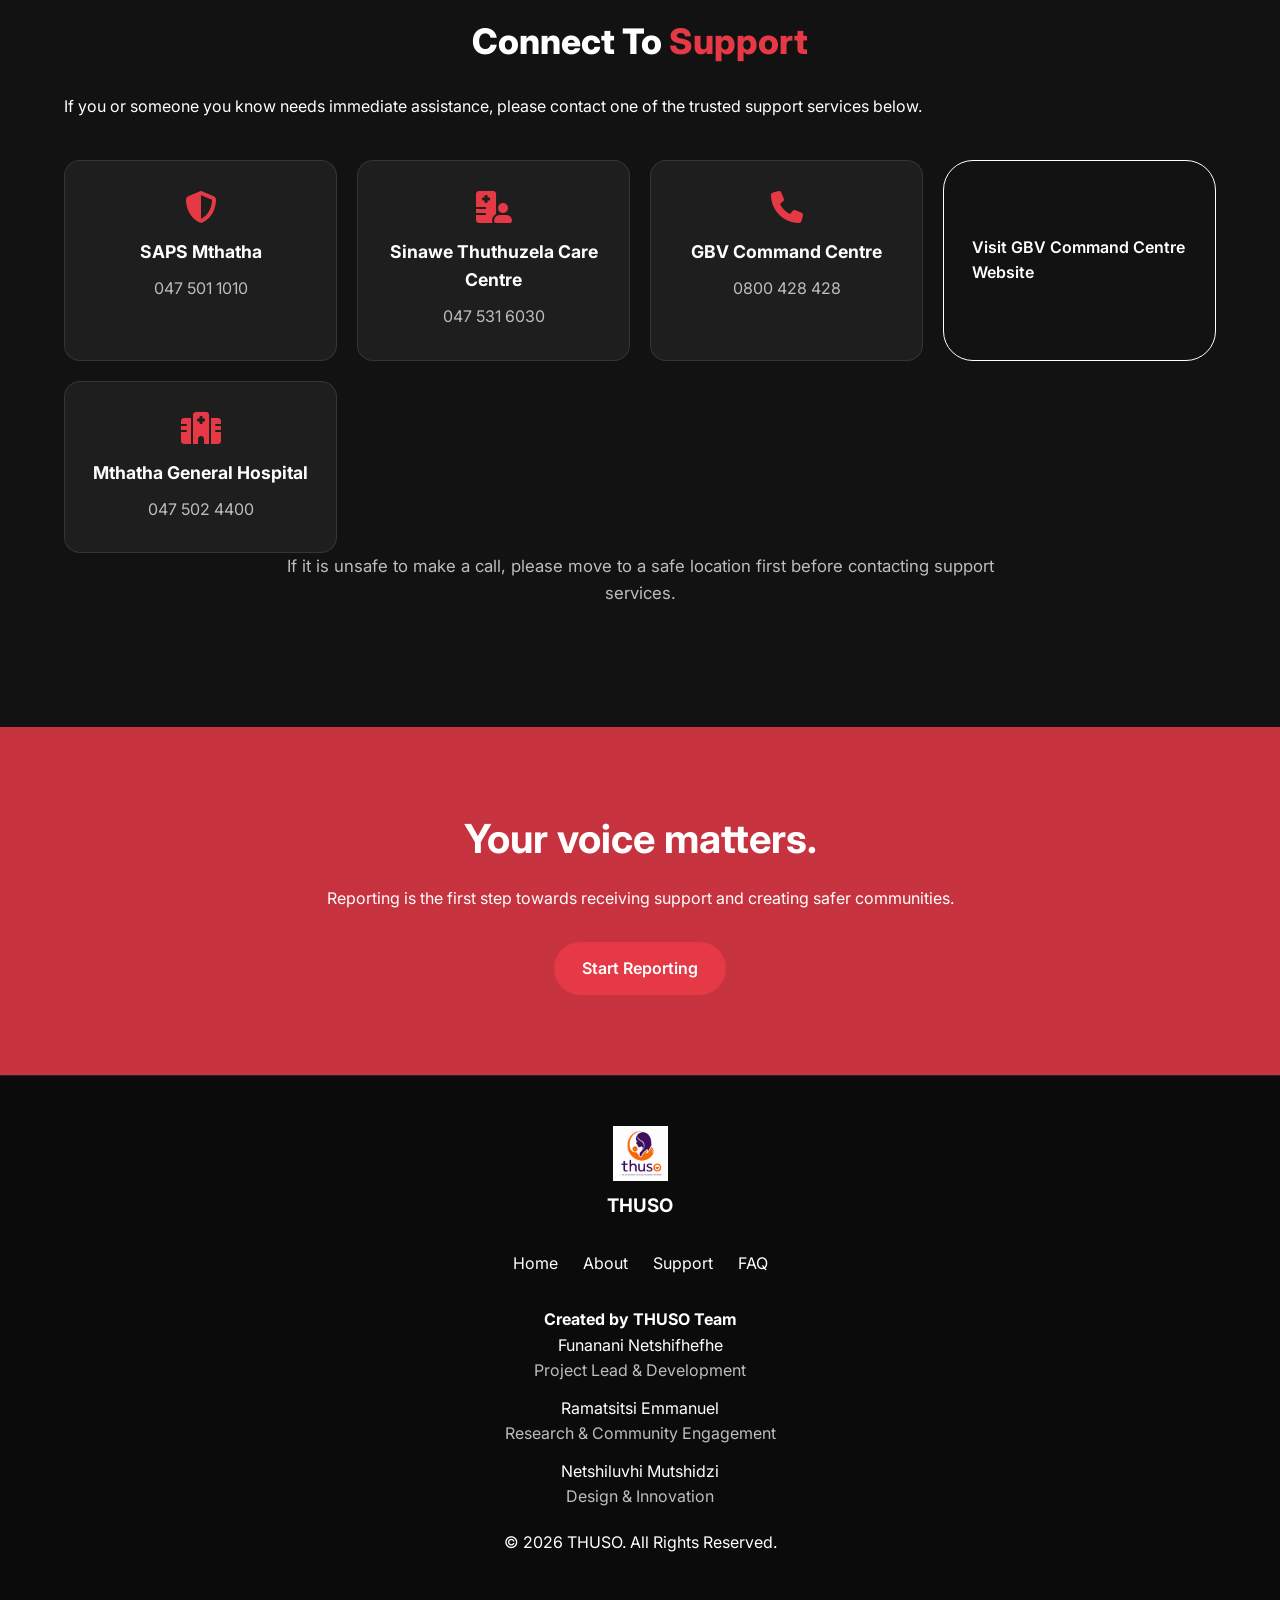
==== commit d767643d: "adjusting spacing of the names in the footer" ====
--- a/index.html
+++ b/index.html
@@ -1236,7 +1236,7 @@
 </p>
 
                 <!--mutshidzi-->
-<p style="margin-top: 0; margin-bottom: 12px;">
+<p style="margin-top: 0; margin-bottom: 0;">
  <a href="https://wa.me/27766846476?text=Hello%20Mutshidzi.%20I%20got%20your%20number%20from%20the%20Thuso%20website." target="_blank"> Netshiluvhi Mutshidzi </a>
 <br>
  <span>Design & Innovation</span>
@@ -1244,7 +1244,7 @@
 
                 <!--all rights reserved part-->
 </div>
-<p style="margin-top: 0; margin-bottom: 12px;">&copy; 2026 THUSO. All Rights Reserved.</p>
+<p style="margin-top: 20px; margin-bottom: 0;">&copy; 2026 THUSO. All Rights Reserved.</p>
 </div>
 
     </div>
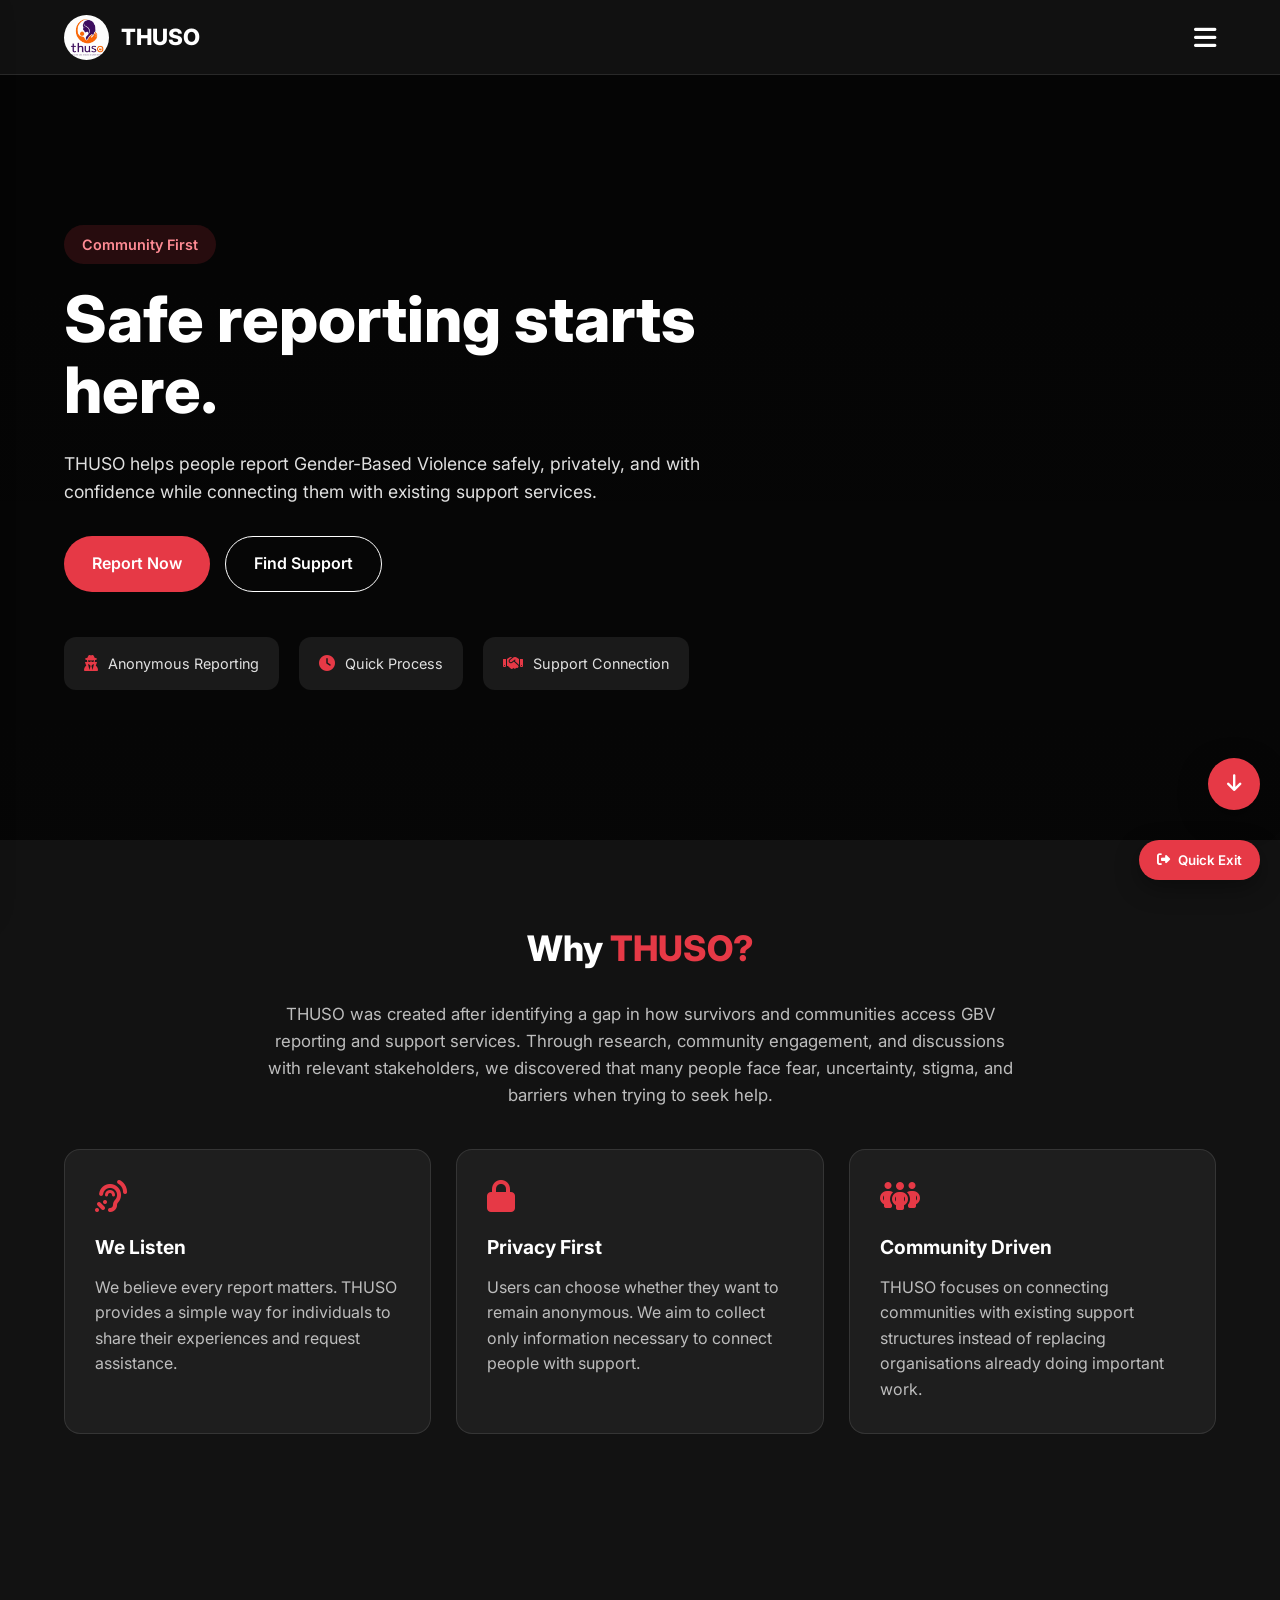
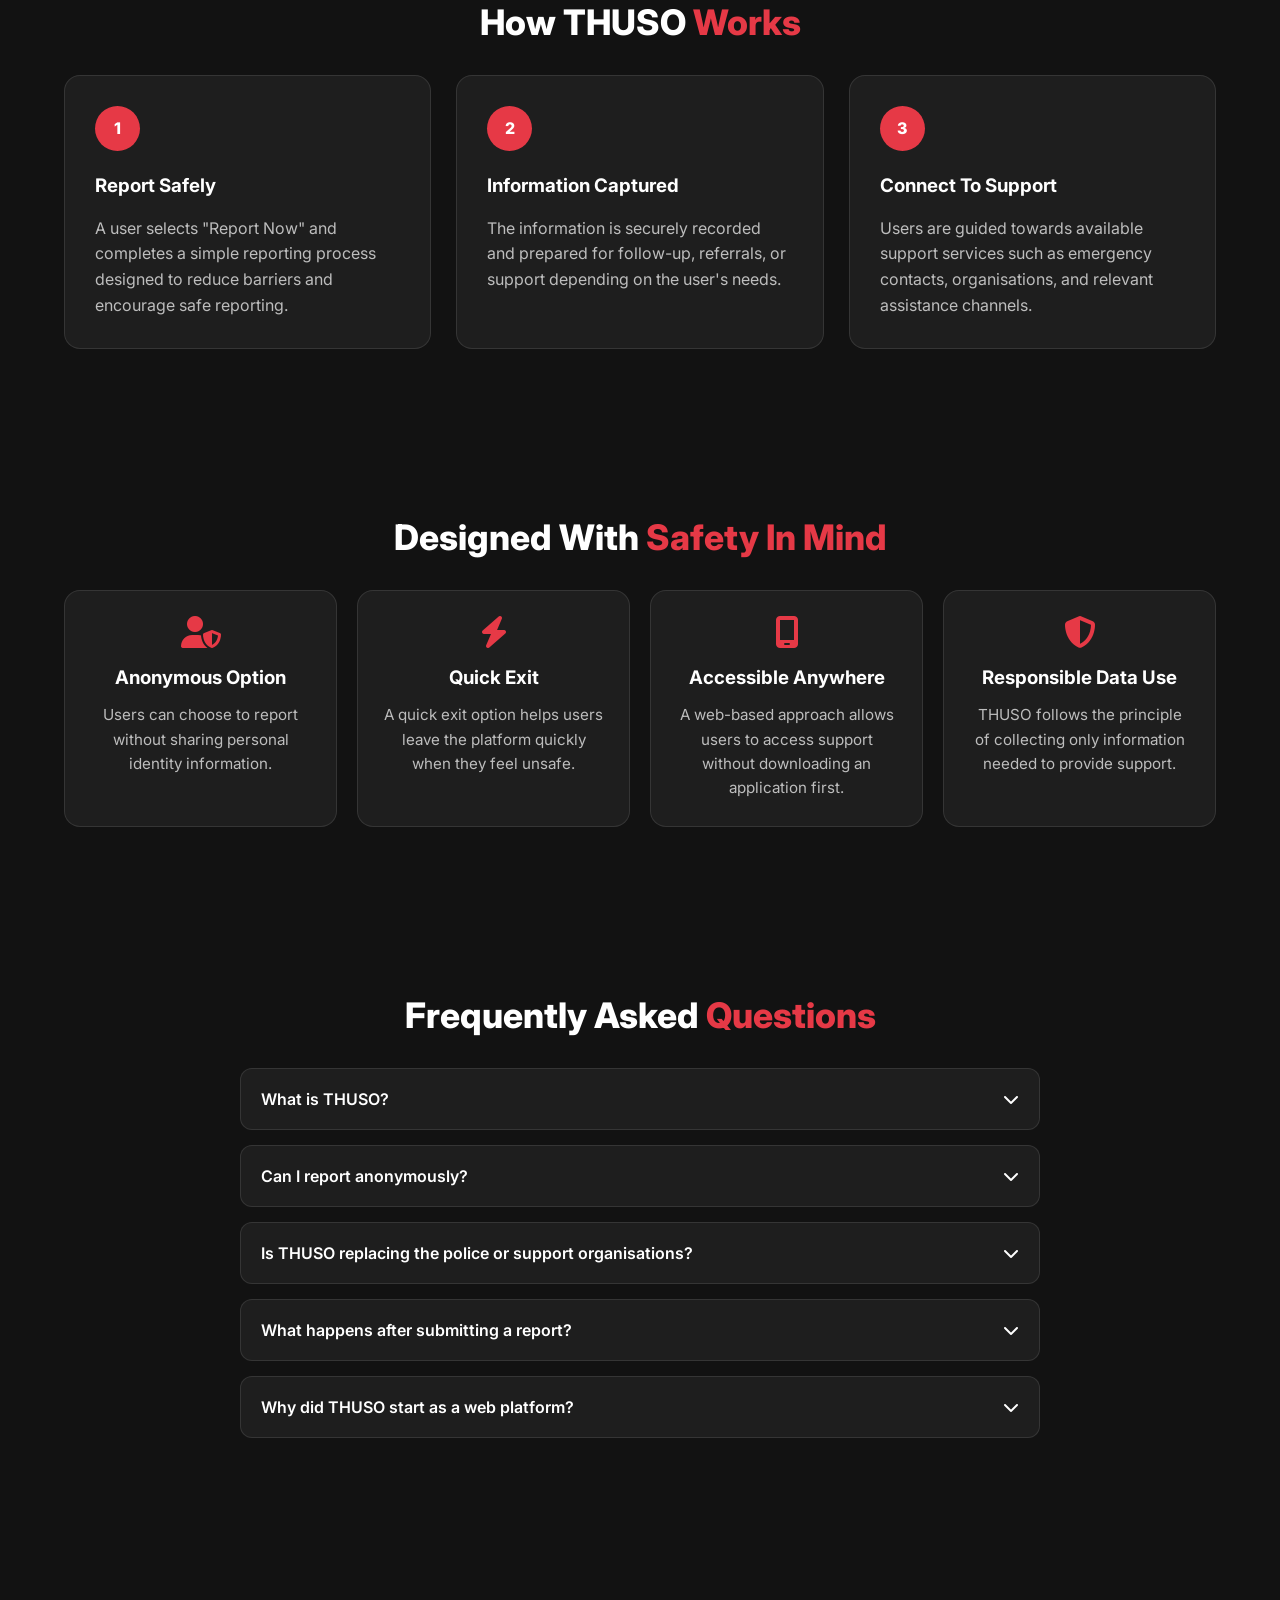
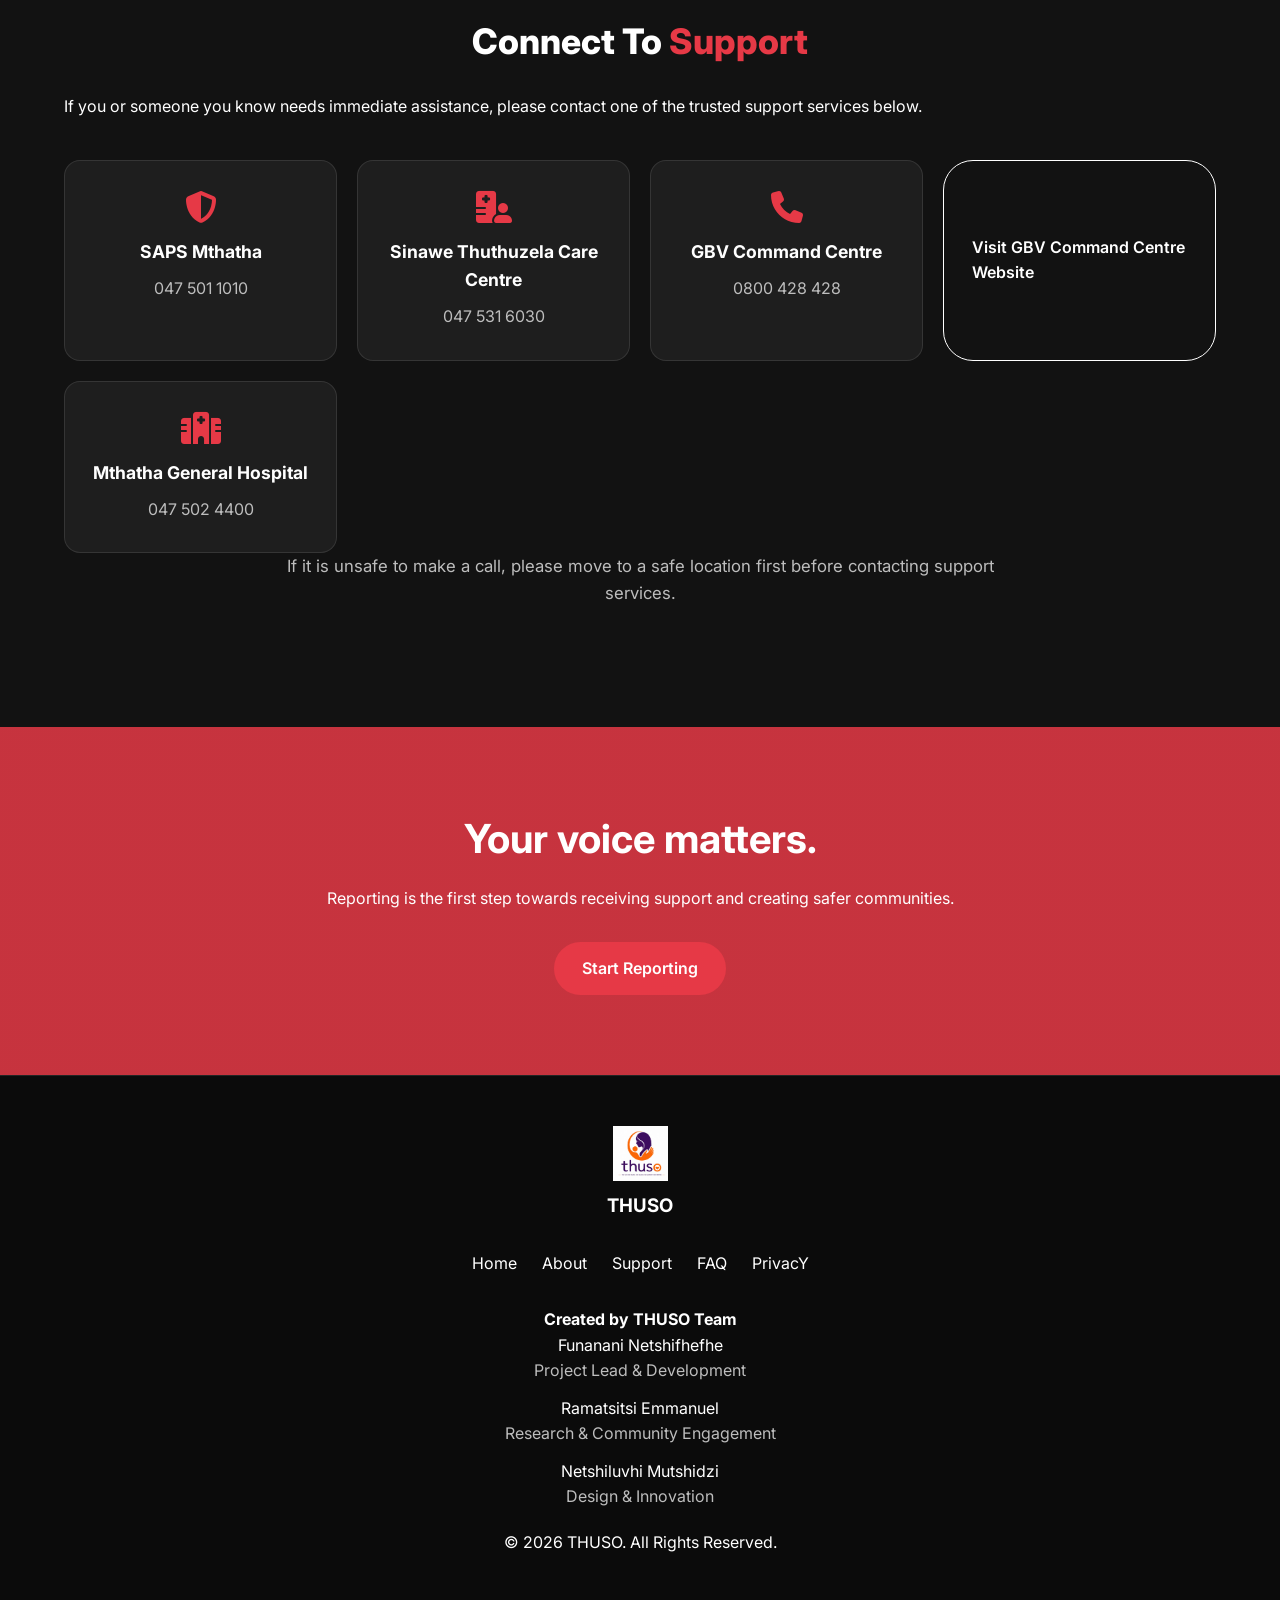
==== commit a5114cf3: "linking the privacy page the new created privacy page should appear in the home page footer" ====
--- a/index.html
+++ b/index.html
@@ -1209,6 +1209,7 @@
             <a href="support.html">Support</a>
 
             <a href="#faq">FAQ</a>
+            <a href = "privacy.html">PrivacY</a>    
 
         </div>
 
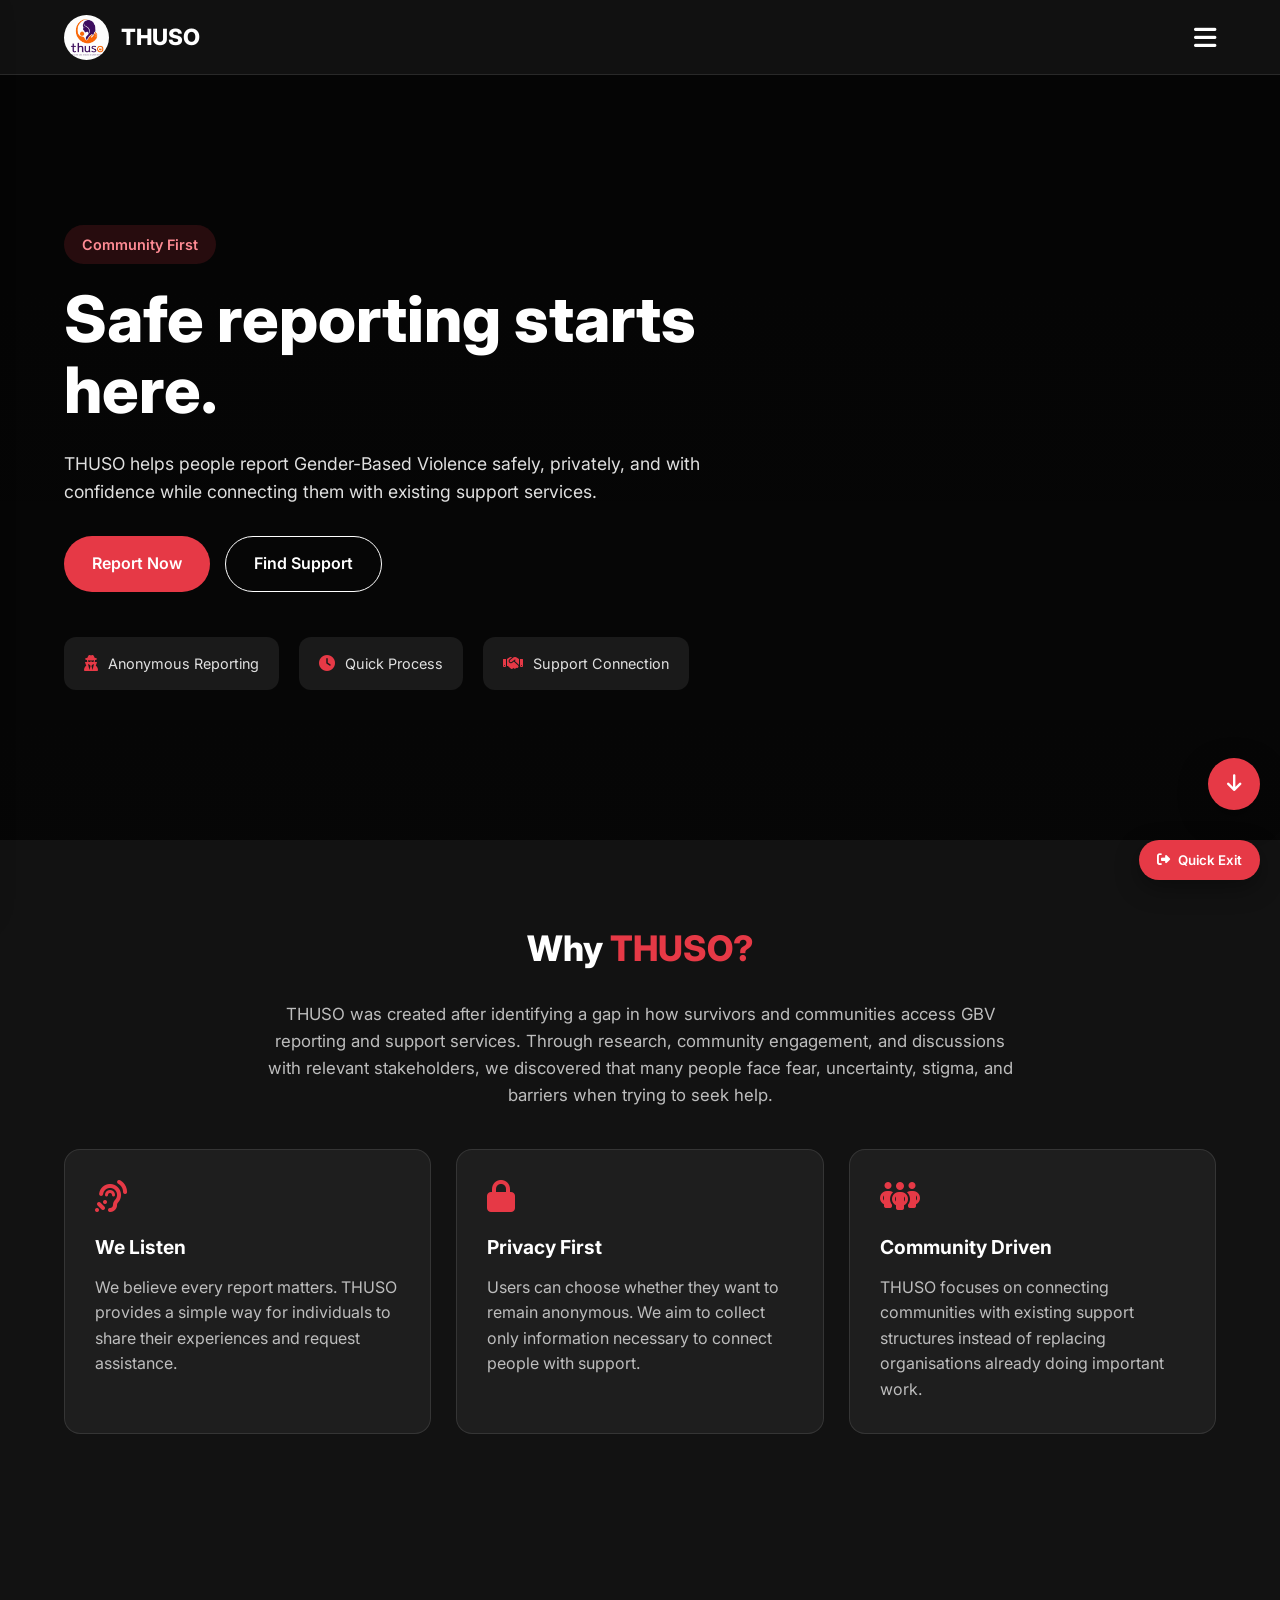
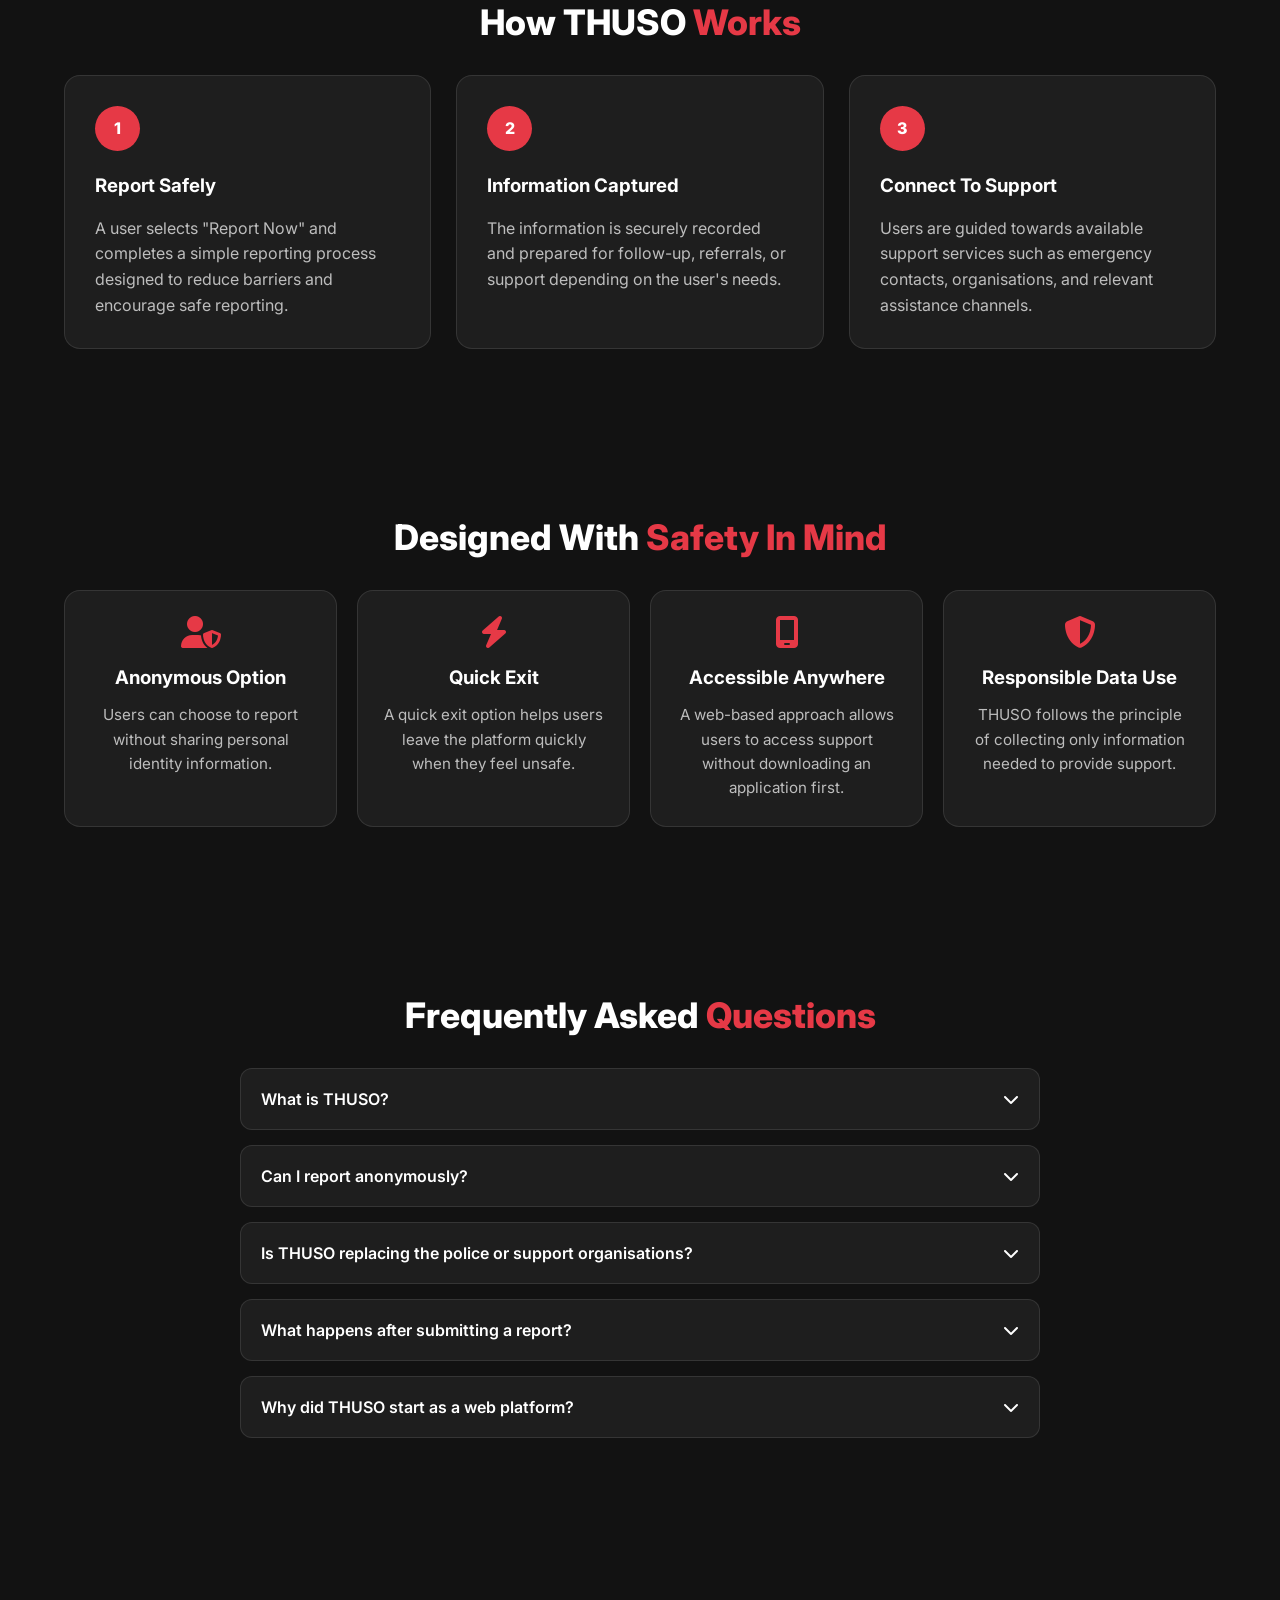
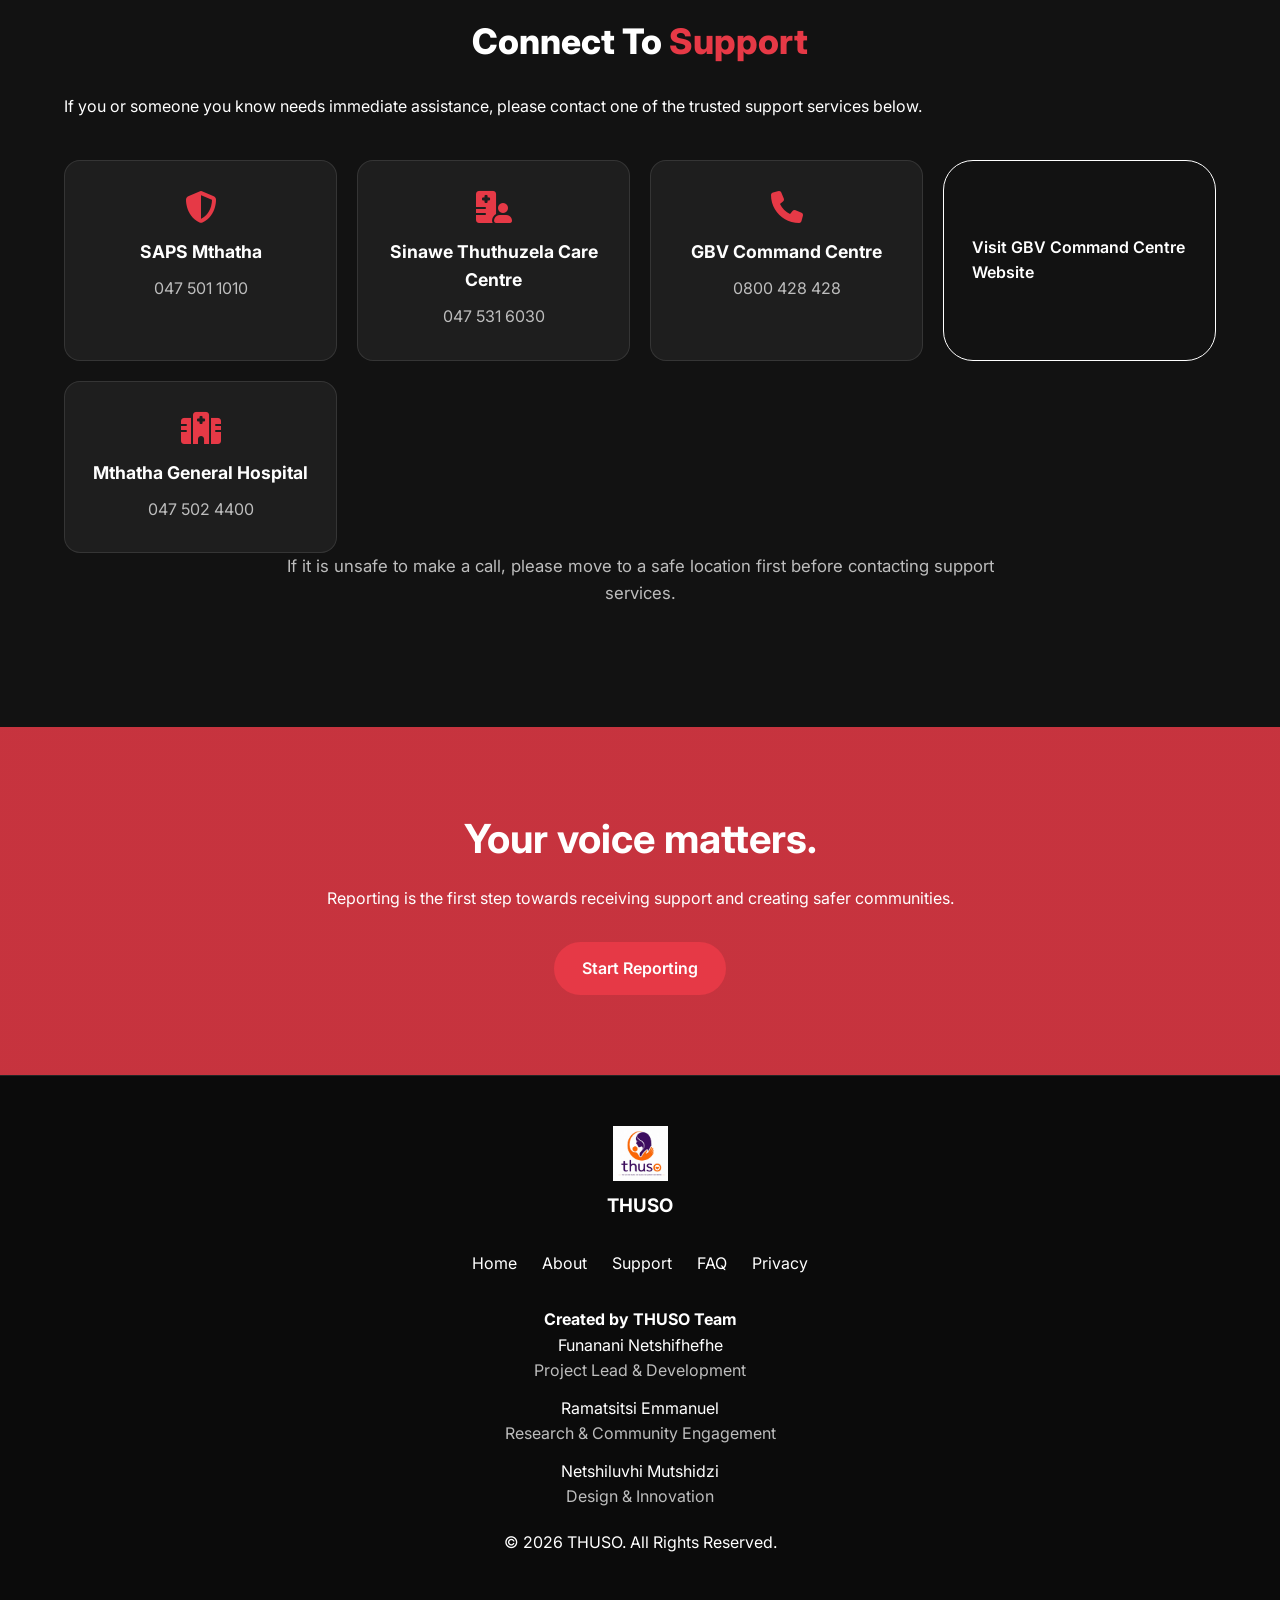
==== commit 3b3b6d6f: "correcting spelling on the word privacy on the footer" ====
--- a/index.html
+++ b/index.html
@@ -1203,13 +1203,10 @@
         <div class="footer-links">
 
             <a href="index.html">Home</a>
-
             <a href="about.html">About</a>
-
             <a href="support.html">Support</a>
-
             <a href="#faq">FAQ</a>
-            <a href = "privacy.html">PrivacY</a>    
+            <a href="privacy.html">Privacy</a>    
 
         </div>
 
